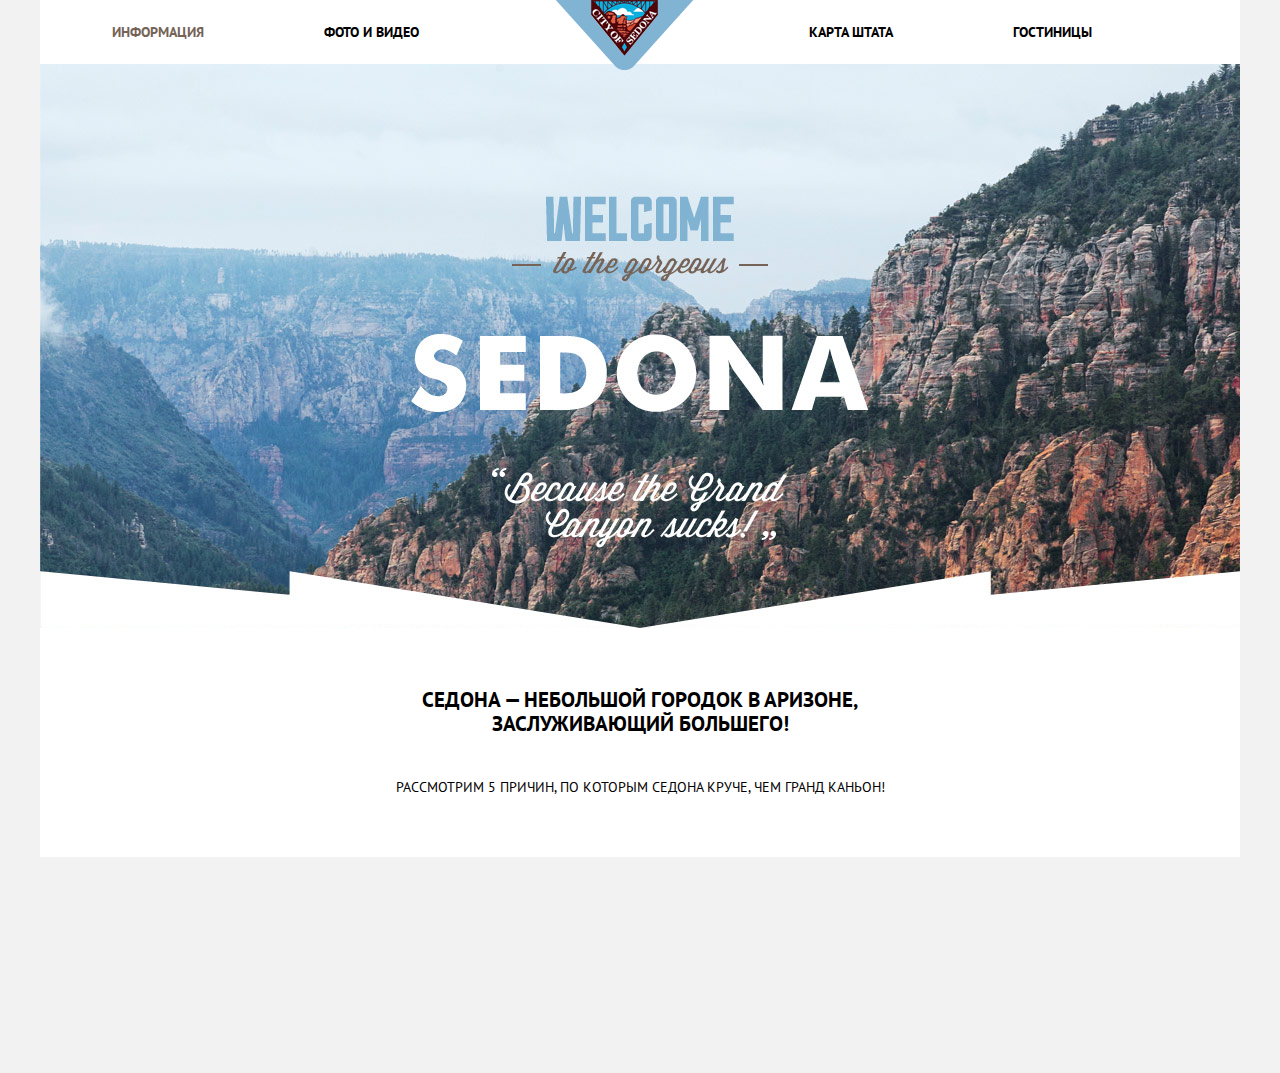
==== index.html @ 2ef5dd3e """Fixed conflict""" ====
<!DOCTYPE html>
<html lang="ru">
<head>
  <meta charset="UTF-8">
  <title>Sedona</title>
  <link href="https://fonts.googleapis.com/css?family=PT+Sans" rel="stylesheet">
  <link rel="stylesheet" href="style/normalize.css">
  <link rel="stylesheet" href="style/main.css">
</head>
<body>
<div class="container">
<div class="main-block">
  <header class="main-header">
    <div class="container clearfix">
      <nav class="main-navigation">
        <ul>
          <li>
            <a class="active" href="#">Информация</a>
          </li>
          <li class="photo-video">
            <a href="#">Фото и Видео</a>
          </li>
          <li>
            <a href="#">Карта Штата</a>
          </li>
          <li>
            <a href="#">Гостиницы</a>
          </li>
        </ul>
      </nav>
    </div>
  </header>
</div>
  <main class="container clearfix">
    <div class="welcome-text">
      <img src="images/bg-welcome.jpg" alt="bg-img">
    </div>
      <div class="promo-header">
        <h2>СЕДОНА — небольшой городок в АРИЗОНЕ,<br>
          зАСЛУЖИвающий большего!</h2>
        <p>Рассмотрим 5 причин, по которым Седона круче, чем гранд каньон!</p>
      </div>
  </main>
</div>
</body>
</html>
---- style/main.css ----
body {
  min-width: 1200px;
  margin: 0;
  padding: 0;
  font-size: 14px;
  line-height: 24px;
  font-family: 'PT Sans', Arial, sans-serif;
  color: #000;
  text-transform: uppercase;
  background: #f2f2f2;
}

.clearfix:after {
  content: "";
  display: block;
  clear: both;
}

p,
h2,
figure,
ul {
  padding: 0;
  margin: 0;
}

ul {
  list-style: none;
}

a {
  color: #000;
  text-decoration: none;
}

.container {
  margin: 0 auto;
  width: 1200px;
}

.main-block .container {
  margin: 0 auto;
  width: 1056px;
}

.index-content {
  background: #fff;
}

.description {
  color: #fff;
  text-align: center;
  background: #81b3d2;

}

.item-description-text {
  width: 328px;
  float: left;
  padding: 0 36px;
}


.item-description-images {
  width: 728px;
  height: 256px;
  float: left;
}

.item-description-images img {
  width: 800px;
  height: 256px;
}

.main-header {
  position: relative;
  background: #ffffff;
}

.main-header::after {
  position: absolute;
  content: '';
  width: 138px;
  height: 70px;
  top: 0;
  left: 43%;
  background: url("../images/header-logo.png") no-repeat;
  z-index: 2;
}

.main-navigation li {
  display: inline-block;
  vertical-align: top;
  font-weight: bold;
  padding-right: 116px;
  padding-top: 20px;
  padding-bottom: 20px;
}

.main-navigation li:last-child {
  padding-right: 0;
}

.main-navigation .photo-video {
  padding-right: 386px;
}

.main-navigation a:hover {
  color: #81b3d2;
  transition: 0.3s;
}

.main-navigation a:active {
  color: #b2b2b2;
  transition: none;
}

.main-navigation .active {
  color: #766357;
}

.main-navigation .active:hover {
  color: #604e43;
}

.main-navigation .active:active {
  color: #d6d0cc;
}

.welcome-text {
  position: relative;
}

.promo-header {
  position: relative;
  text-align: center;
  background-color: #ffffff;
  top: -216px;
  left: 0;
}

.promo-header h2 {
  font-size: 21px;
  text-transform: uppercase;
  padding-top: 60px;
  padding-bottom: 39px;
}

.promo-header p {
  font-size: 14px;
  text-transform: uppercase;
  padding-bottom: 58px;
}
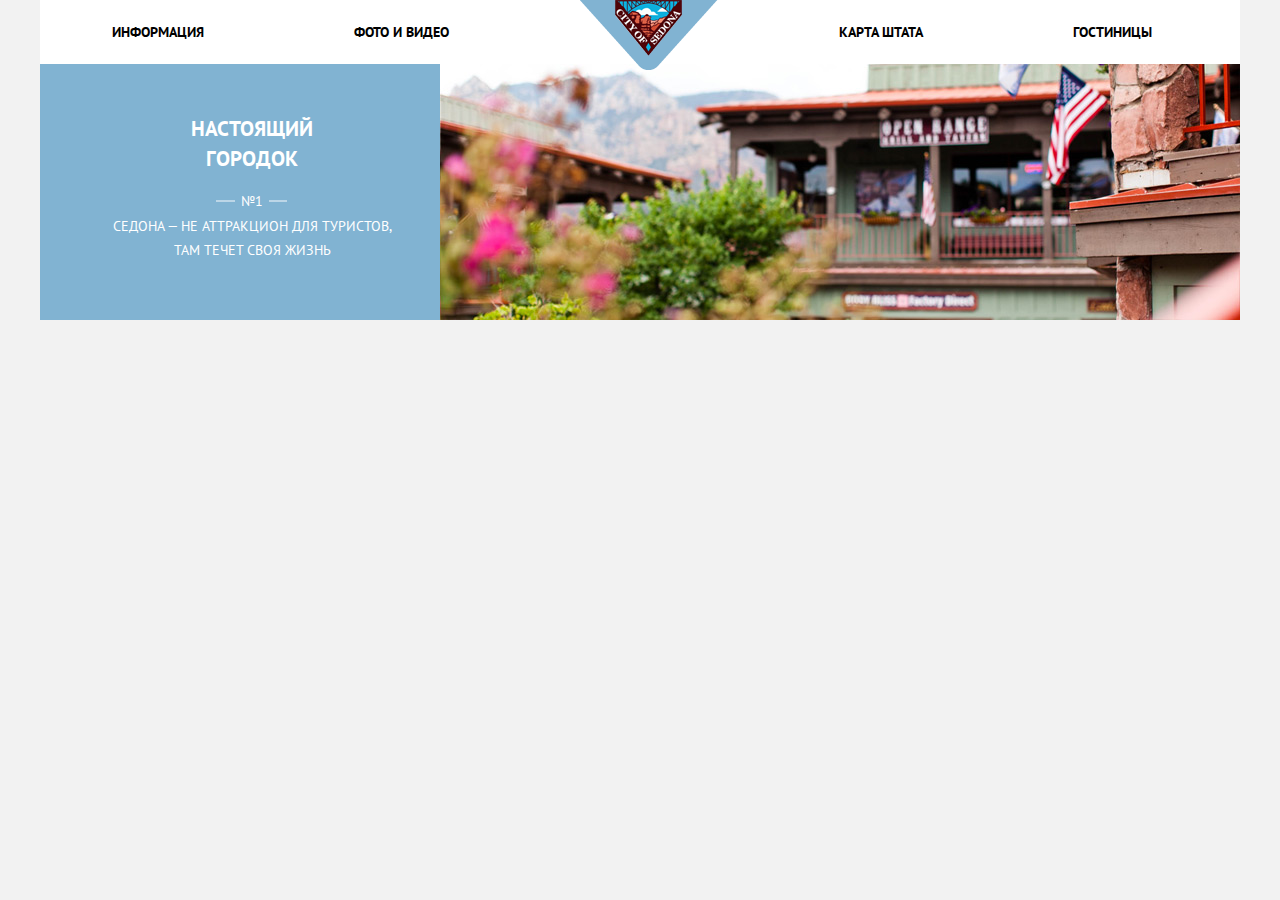
==== commit 7560f55e: "Отправля. даные на сервер" ====
--- a/index.html
+++ b/index.html
@@ -9,13 +9,13 @@
 </head>
 <body>
 <div class="container">
-<div class="main-block">
+<div class="wrapper">
   <header class="main-header">
     <div class="container clearfix">
       <nav class="main-navigation">
         <ul>
           <li>
-            <a class="active" href="#">Информация</a>
+            <a href="#">Информация</a>
           </li>
           <li class="photo-video">
             <a href="#">Фото и Видео</a>
@@ -30,17 +30,26 @@
       </nav>
     </div>
   </header>
+  <main class="index-content">
+      <section class="description clearfix">
+        <div class="container ">
+          <div class="item-description-text">
+            <b>Настоящий<br> Городок</b>
+            <div class="number">
+              <span>№1</span>
+            </div>
+            <p>
+              СЕДОНА — НЕ АТтРАКЦИОН ДЛЯ ТУРИСТОВ,
+              ТАМ ТЕЧЕТ СВОЯ ЖИЗНЬ
+            </p>
+          </div>
+          <div class="item-description-images">
+            <img src="images/images-desk.jpg" width="800" height="256" alt="img-description">
+          </div>
+        </div>
+      </section>
+  </main>
 </div>
-  <main class="container clearfix">
-    <div class="welcome-text">
-      <img src="images/bg-welcome.jpg" alt="bg-img">
-    </div>
-      <div class="promo-header">
-        <h2>СЕДОНА — небольшой городок в АРИЗОНЕ,<br>
-          зАСЛУЖИвающий большего!</h2>
-        <p>Рассмотрим 5 причин, по которым Седона круче, чем гранд каньон!</p>
-      </div>
-  </main>
 </div>
 </body>
 </html>--- a/style/main.css
+++ b/style/main.css
@@ -38,7 +38,7 @@
   width: 1200px;
 }
 
-.main-block .container {
+.wrapper .container {
   margin: 0 auto;
   width: 1056px;
 }
@@ -51,20 +51,65 @@
   color: #fff;
   text-align: center;
   background: #81b3d2;
-
 }
 
 .item-description-text {
-  width: 328px;
+  width: 280px;
   float: left;
-  padding: 0 36px;
+  padding: 50px 0;
 }
 
+.item-description-text b  {
+  display: block;
+  margin-bottom: 15px;
+  font-size: 21px;
+  line-height: 30px;
+  font-weight: bold;
+}
+
+.number span {
+  position: relative;
+  display: inline;
+  padding: 0 6px;
+  z-index: 2;
+  background: #81b3d2;
+}
+
+.number::after {
+  content: "";
+  width: 30px;
+  display: block;
+  position: relative;
+  bottom: 12px;
+  left: 104px;
+  z-index: 1;
+  border-bottom: 2px solid #bcd6e7;
+}
+
+.number::before {
+  content: "";
+  width: 30px;
+  display: block;
+  position: relative;
+  bottom: 11px;
+  top: 11px;
+  right: -145px;
+  z-index: 1;
+  border-bottom: 2px solid #bcd6e7;
+}
+
+
+
+.number {
+  font-size: 14px;
+  line-height: 21px;
+
+}
 
 .item-description-images {
   width: 728px;
   height: 256px;
-  float: left;
+  float: right;
 }
 
 .item-description-images img {
@@ -83,16 +128,15 @@
   width: 138px;
   height: 70px;
   top: 0;
-  left: 43%;
+  left: 45%;
   background: url("../images/header-logo.png") no-repeat;
-  z-index: 2;
 }
 
 .main-navigation li {
   display: inline-block;
   vertical-align: top;
   font-weight: bold;
-  padding-right: 116px;
+  padding-right: 146px;
   padding-top: 20px;
   padding-bottom: 20px;
 }
@@ -110,49 +154,6 @@
   transition: 0.3s;
 }
 
-.main-navigation a:active {
-  color: #b2b2b2;
-  transition: none;
-}
-
-.main-navigation .active {
-  color: #766357;
-}
-
-.main-navigation .active:hover {
-  color: #604e43;
-}
-
-.main-navigation .active:active {
-  color: #d6d0cc;
-}
-
-.welcome-text {
-  position: relative;
-}
-
-.promo-header {
-  position: relative;
-  text-align: center;
-  background-color: #ffffff;
-  top: -216px;
-  left: 0;
-}
-
-.promo-header h2 {
-  font-size: 21px;
-  text-transform: uppercase;
-  padding-top: 60px;
-  padding-bottom: 39px;
-}
-
-.promo-header p {
-  font-size: 14px;
-  text-transform: uppercase;
-  padding-bottom: 58px;
-}
 
 
 
-
-
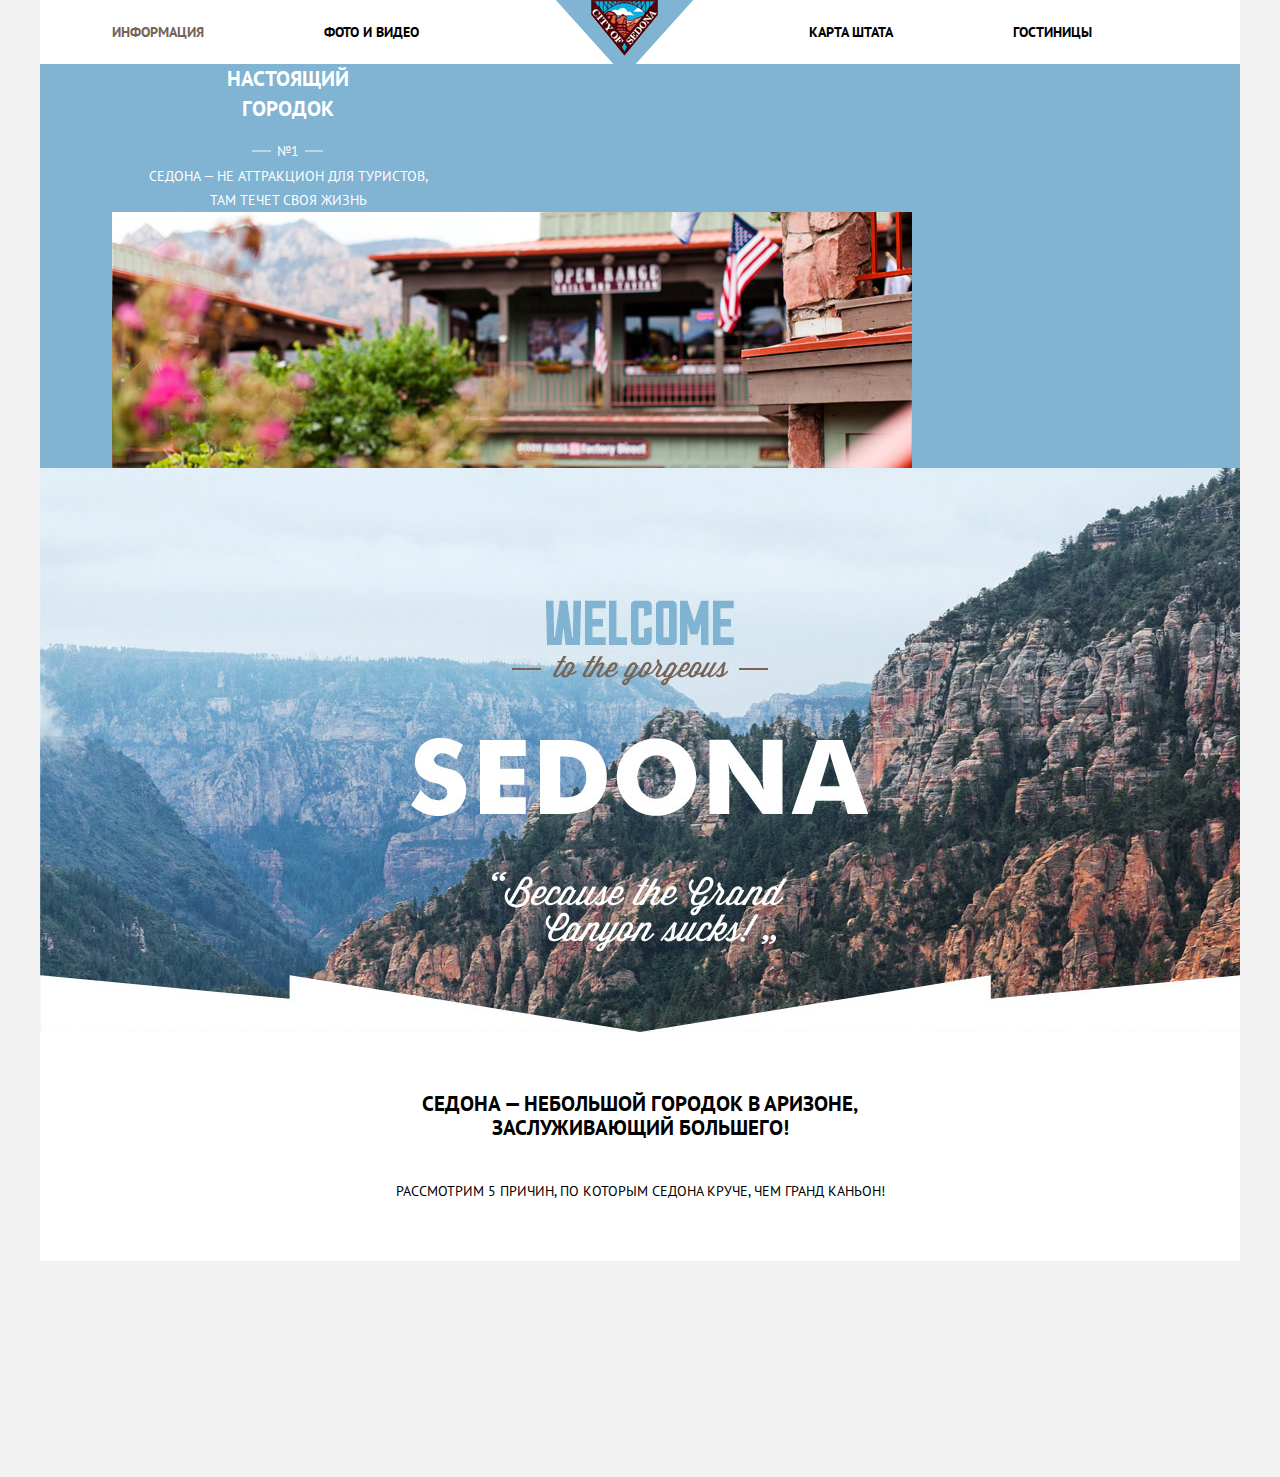
==== commit 5bfd5298: "Merge remote-tracking branch 'origin/master'" ====
--- a/index.html
+++ b/index.html
@@ -9,13 +9,13 @@
 </head>
 <body>
 <div class="container">
-<div class="wrapper">
+<div class="main-block">
   <header class="main-header">
     <div class="container clearfix">
       <nav class="main-navigation">
         <ul>
           <li>
-            <a href="#">Информация</a>
+            <a class="active" href="#">Информация</a>
           </li>
           <li class="photo-video">
             <a href="#">Фото и Видео</a>
@@ -50,6 +50,16 @@
       </section>
   </main>
 </div>
+  <main class="container clearfix">
+    <div class="welcome-text">
+      <img src="images/bg-welcome.jpg" alt="bg-img">
+    </div>
+      <div class="promo-header">
+        <h2>СЕДОНА — небольшой городок в АРИЗОНЕ,<br>
+          зАСЛУЖИвающий большего!</h2>
+        <p>Рассмотрим 5 причин, по которым Седона круче, чем гранд каньон!</p>
+      </div>
+  </main>
 </div>
 </body>
 </html>--- a/style/main.css
+++ b/style/main.css
@@ -38,7 +38,7 @@
   width: 1200px;
 }
 
-.wrapper .container {
+.main-block .container {
   margin: 0 auto;
   width: 1056px;
 }
@@ -51,12 +51,13 @@
   color: #fff;
   text-align: center;
   background: #81b3d2;
+
 }
 
 .item-description-text {
   width: 280px;
   float: left;
-  padding: 50px 0;
+  padding: 0 36px;
 }
 
 .item-description-text b  {
@@ -109,7 +110,7 @@
 .item-description-images {
   width: 728px;
   height: 256px;
-  float: right;
+  float: left;
 }
 
 .item-description-images img {
@@ -128,15 +129,16 @@
   width: 138px;
   height: 70px;
   top: 0;
-  left: 45%;
+  left: 43%;
   background: url("../images/header-logo.png") no-repeat;
+  z-index: 2;
 }
 
 .main-navigation li {
   display: inline-block;
   vertical-align: top;
   font-weight: bold;
-  padding-right: 146px;
+  padding-right: 116px;
   padding-top: 20px;
   padding-bottom: 20px;
 }
@@ -154,6 +156,49 @@
   transition: 0.3s;
 }
 
-
-
-
+.main-navigation a:active {
+  color: #b2b2b2;
+  transition: none;
+}
+
+.main-navigation .active {
+  color: #766357;
+}
+
+.main-navigation .active:hover {
+  color: #604e43;
+}
+
+.main-navigation .active:active {
+  color: #d6d0cc;
+}
+
+.welcome-text {
+  position: relative;
+}
+
+.promo-header {
+  position: relative;
+  text-align: center;
+  background-color: #ffffff;
+  top: -216px;
+  left: 0;
+}
+
+.promo-header h2 {
+  font-size: 21px;
+  text-transform: uppercase;
+  padding-top: 60px;
+  padding-bottom: 39px;
+}
+
+.promo-header p {
+  font-size: 14px;
+  text-transform: uppercase;
+  padding-bottom: 58px;
+}
+
+
+
+
+
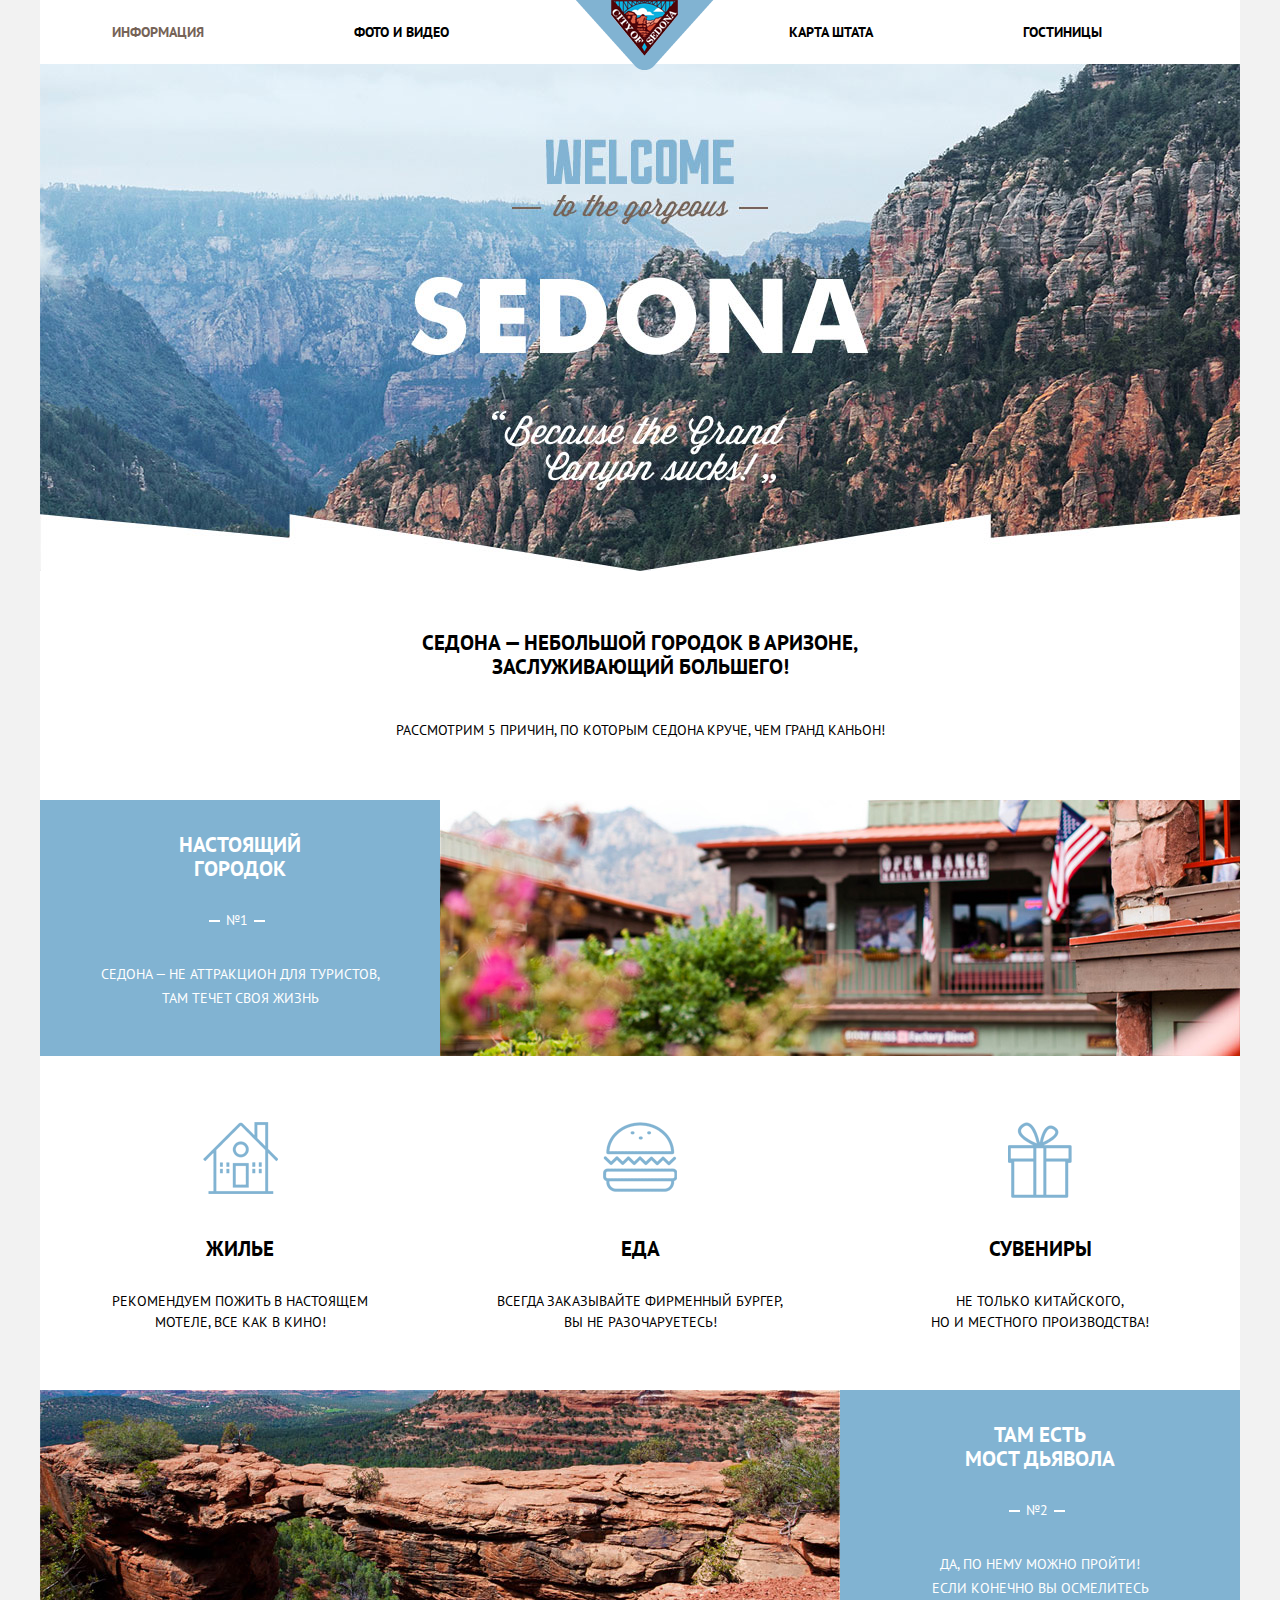
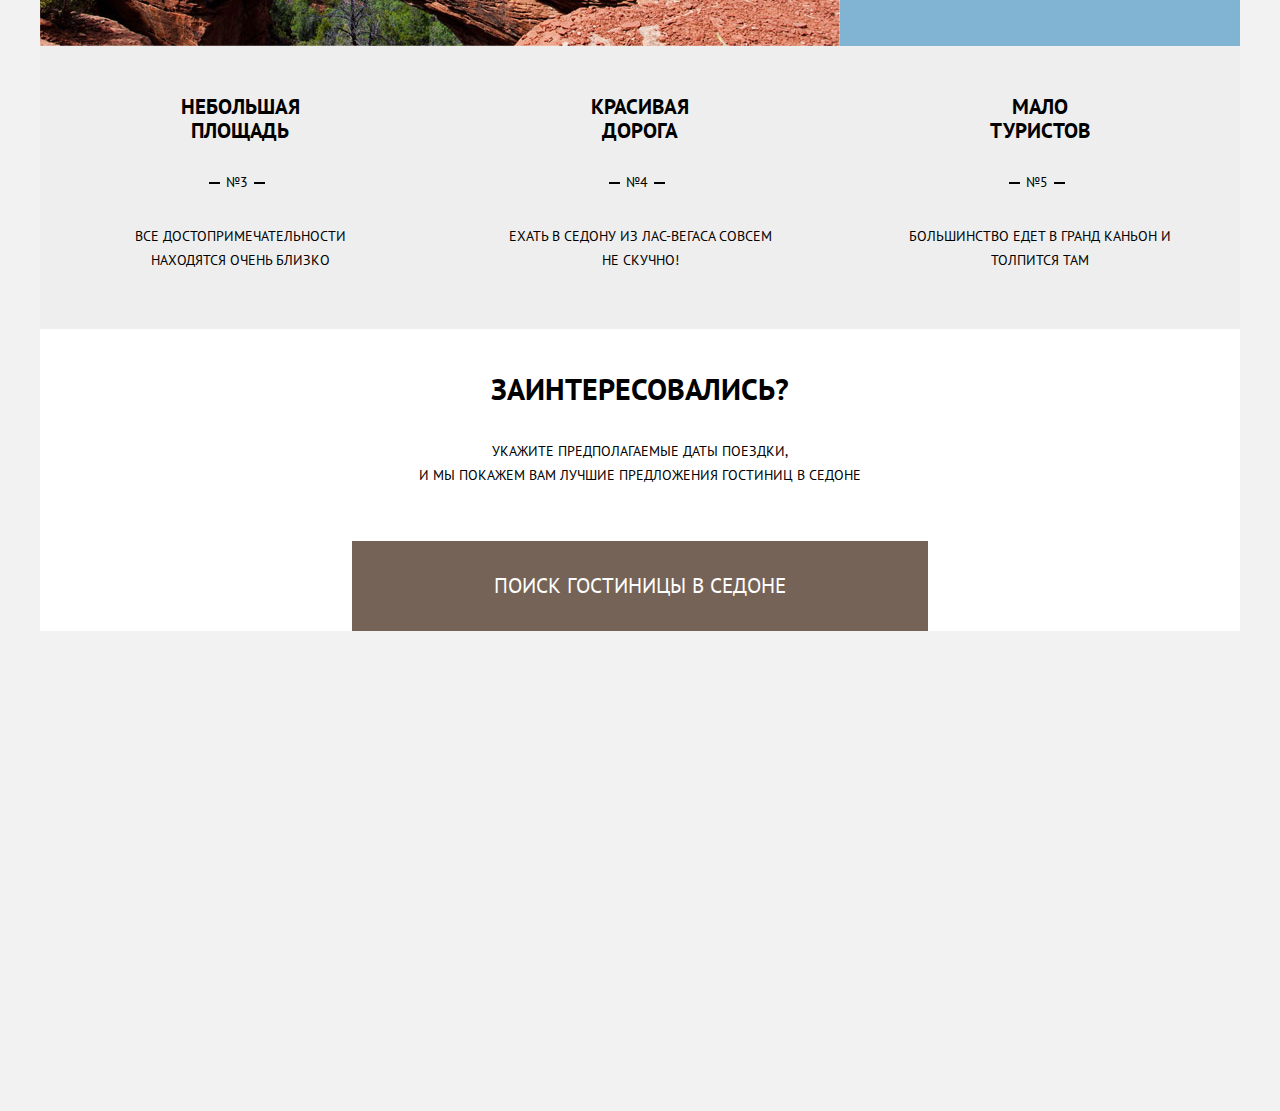
==== commit f1f8a686: "70% index" ====
--- a/index.html
+++ b/index.html
@@ -8,58 +8,122 @@
   <link rel="stylesheet" href="style/main.css">
 </head>
 <body>
-<div class="container">
-<div class="main-block">
-  <header class="main-header">
-    <div class="container clearfix">
-      <nav class="main-navigation">
-        <ul>
-          <li>
-            <a class="active" href="#">Информация</a>
-          </li>
-          <li class="photo-video">
-            <a href="#">Фото и Видео</a>
-          </li>
-          <li>
-            <a href="#">Карта Штата</a>
-          </li>
-          <li>
-            <a href="#">Гостиницы</a>
-          </li>
-        </ul>
-      </nav>
-    </div>
-  </header>
-  <main class="index-content">
-      <section class="description clearfix">
-        <div class="container ">
-          <div class="item-description-text">
-            <b>Настоящий<br> Городок</b>
-            <div class="number">
-              <span>№1</span>
-            </div>
-            <p>
-              СЕДОНА — НЕ АТтРАКЦИОН ДЛЯ ТУРИСТОВ,
-              ТАМ ТЕЧЕТ СВОЯ ЖИЗНЬ
-            </p>
-          </div>
-          <div class="item-description-images">
-            <img src="images/images-desk.jpg" width="800" height="256" alt="img-description">
-          </div>
-        </div>
-      </section>
-  </main>
-</div>
-  <main class="container clearfix">
-    <div class="welcome-text">
-      <img src="images/bg-welcome.jpg" alt="bg-img">
-    </div>
+<div class="wrapper clearfix">
+    <header class="main-header">
+      <div class="container clearfix">
+        <nav class="main-navigation">
+          <ul>
+            <li>
+              <a class="active" href="#">Информация</a>
+            </li>
+            <li>
+              <a href="#">Фото и Видео</a>
+            </li>
+          </ul>
+          <ul>
+            <li>
+              <a href="#">Карта Штата</a>
+            </li>
+            <li>
+              <a href="#">Гостиницы</a>
+            </li>
+          </ul>
+        </nav>
+      </div>
+      <div class="welcome-text">
+        <img src="images/bg-welcome.jpg" alt="bg-img">
+      </div>
       <div class="promo-header">
-        <h2>СЕДОНА — небольшой городок в АРИЗОНЕ,<br>
-          зАСЛУЖИвающий большего!</h2>
+        <h2>СЕДОНА — небольшой городок в АРИЗОНЕ,<br> зАСЛУЖИвающий большего!</h2>
         <p>Рассмотрим 5 причин, по которым Седона круче, чем гранд каньон!</p>
       </div>
+    </header>
+    <main class="content">
+          <div class="desc-block clearfix">
+              <div class="desc">
+                  <h3>Настоящий<br>городок</h3>
+                <span>№1</span>
+                <p>СЕДОНА — НЕ АТтРАКЦИОН ДЛЯ ТУРИСТОВ,<br>
+                  ТАМ ТЕЧЕТ СВОЯ ЖИЗНЬ</p>
+              </div>
+            <div class="img-desc">
+             <img src="images/image-desk.jpg" width="800" height="256" alt="img-desk">
+            </div>
+          </div>
+      <div class="features clearfix">
+        <div class="features-item">
+          <div class="block-img-features">
+            <img src="images/house.png" width="75" height="72" alt="house-img">
+          </div>
+          <h3>Жилье</h3>
+          <p>
+            Рекомендуем пожить в настоящем<br>мотеле, все как в кино!</p>
+        </div>
+        <div class="features-item">
+          <div class="block-img-features">
+            <img src="images/food.png" width="74" height="70" alt="food-img">
+          </div>
+          <h3>Еда</h3>
+          <p>
+            Всегда заказывайте ФИРМЕННЫЙ БУРГЕР,<br>
+            Вы НЕ разочаруетесь!</p>
+        </div>
+        <div class="features-item">
+          <div class="block-img-features">
+            <img src="images/souvenir.png" width="64" height="76" alt="souvenir-img">
+          </div>
+          <h3>Сувениры</h3>
+          <p>
+            Не только китайского,<br>
+            но и местного производства!</p>
+        </div>
+      </div>
+      <div class="desc-block clearfix">
+        <div class="img-desc">
+          <img src="images/image-desk2.jpg" width="800" height="256" alt="img-desk">
+        </div>
+        <div class="desc">
+          <h3>Там есть<br>мост дьявола</h3>
+          <span>№2</span>
+          <p>Да, по нему можно пройти!<br>
+            Если конечно вы осмелитесь</p>
+        </div>
+      </div>
+      <div class="desc-block2 clearfix">
+        <div class="desc2">
+          <h3>НЕБОЛЬШАЯ<br>
+            ПЛОЩАДЬ</h3>
+          <span>№3</span>
+          <p>ВСЕ достопримечательности<br>
+            находятся очень близко</p>
+        </div>
+        <div class="desc2">
+          <h3>КРАСИВАЯ<br>
+            ДОРОГА
+          </h3>
+          <span>№4</span>
+          <p>ЕХАТЬ В СЕДОНУ ИЗ ЛАС-ВЕГАСА совсем<br>
+            НЕ СКУЧНО!</p>
+        </div>
+        <div class="desc2">
+          <h3>МАЛО<br>
+            ТУРИСТОВ</h3>
+          <span>№5</span>
+          <p>Большинство едет в гранд каньон и<br> толпится там</p>
+        </div>
+      </div>
+      <div class="date-time">
+        <h2>ЗАИНТЕРЕСОВАЛИСЬ?</h2>
+        <p>Укажите предполагаемые даты поездки,<br>
+          и мы покажем вам лучшие предложения гостиниц в седоне</p>
+        <div class="link-popup">
+          <a href="#">Поиск гостиницы в Седоне</a>
+        </div>
+      </div>
   </main>
+  </div>
+<div class="sedona-map">
+  <iframe src="https://www.google.com/maps/embed?pb=!1m18!1m12!1m3!1d15572.242737679835!2d-111.75932429629228!3d34.864750113849226!2m3!1f0!2f0!3f0!3m2!1i1024!2i768!4f13.1!3m3!1m2!1s0x0%3A0xbcfabe86941e26f0!2sCity+of+Sedona!5e0!3m2!1sru!2s!4v1495645563900" width="100%" height="473" frameborder="0" style="border:0" allowfullscreen></iframe>
 </div>
 </body>
 </html>--- a/style/main.css
+++ b/style/main.css
@@ -33,13 +33,13 @@
   text-decoration: none;
 }
 
+.wrapper {
+  margin: 0 auto;
+  width: 1200px;
+}
+
 .container {
   margin: 0 auto;
-  width: 1200px;
-}
-
-.main-block .container {
-  margin: 0 auto;
   width: 1056px;
 }
 
@@ -55,57 +55,11 @@
 }
 
 .item-description-text {
-  width: 280px;
+  width: 328px;
   float: left;
   padding: 0 36px;
 }
 
-.item-description-text b  {
-  display: block;
-  margin-bottom: 15px;
-  font-size: 21px;
-  line-height: 30px;
-  font-weight: bold;
-}
-
-.number span {
-  position: relative;
-  display: inline;
-  padding: 0 6px;
-  z-index: 2;
-  background: #81b3d2;
-}
-
-.number::after {
-  content: "";
-  width: 30px;
-  display: block;
-  position: relative;
-  bottom: 12px;
-  left: 104px;
-  z-index: 1;
-  border-bottom: 2px solid #bcd6e7;
-}
-
-.number::before {
-  content: "";
-  width: 30px;
-  display: block;
-  position: relative;
-  bottom: 11px;
-  top: 11px;
-  right: -145px;
-  z-index: 1;
-  border-bottom: 2px solid #bcd6e7;
-}
-
-
-
-.number {
-  font-size: 14px;
-  line-height: 21px;
-
-}
 
 .item-description-images {
   width: 728px;
@@ -119,7 +73,6 @@
 }
 
 .main-header {
-  position: relative;
   background: #ffffff;
 }
 
@@ -129,16 +82,25 @@
   width: 138px;
   height: 70px;
   top: 0;
-  left: 43%;
+  left: 45%;
   background: url("../images/header-logo.png") no-repeat;
   z-index: 2;
+}
+
+.main-navigation ul {
+  float: left;
+  padding-right: 340px;
+}
+
+.main-navigation ul:last-child {
+  padding-right: 0;
 }
 
 .main-navigation li {
   display: inline-block;
   vertical-align: top;
   font-weight: bold;
-  padding-right: 116px;
+  padding-right: 146px;
   padding-top: 20px;
   padding-bottom: 20px;
 }
@@ -147,13 +109,9 @@
   padding-right: 0;
 }
 
-.main-navigation .photo-video {
-  padding-right: 386px;
-}
-
 .main-navigation a:hover {
   color: #81b3d2;
-  transition: 0.3s;
+  transition: 0.2s;
 }
 
 .main-navigation a:active {
@@ -174,15 +132,12 @@
 }
 
 .welcome-text {
-  position: relative;
+  height: 507px;
 }
 
 .promo-header {
-  position: relative;
   text-align: center;
   background-color: #ffffff;
-  top: -216px;
-  left: 0;
 }
 
 .promo-header h2 {
@@ -198,7 +153,178 @@
   padding-bottom: 58px;
 }
 
-
-
-
-
+.desc-block {
+  background: #81b3d2;
+  height: 256px;
+}
+
+.desc {
+  width: 400px;
+  float: left;
+}
+
+.desc h3 {
+  margin: 0;
+  color: #ffffff;
+  text-align: center;
+  font-size: 21px;
+  padding-top: 33px;
+  padding-bottom: 27px;
+
+}
+
+.desc span {
+  display: inline;
+  position: relative;
+  z-index: 2;
+  color: #ffffff;
+  padding-left: 6px;
+  padding-right: 6px;
+  font-size: 14px;
+  background: #81b3d2;
+  text-align: center;
+  margin-left: 180px;
+}
+
+.desc::after {
+  content: '';
+  position: relative;
+  display: block;
+  top: -90px;
+  left: 169px;
+  z-index: 1;
+  border: 1px solid #ffffff;
+  width: 54px;
+}
+
+.desc p {
+  padding-top: 30px;
+  color: #ffffff;
+  font-size: 14px;
+  text-align: center;
+}
+
+.img-desc {
+  float: left;
+  width: 800px;
+  height: 256px;
+}
+
+.img-desc img {
+  width: 800px;
+  height: 256px;
+}
+
+.desc-block2 {
+  background: #eeeeee;
+  height: 256px;
+}
+
+.desc2 {
+  width: 400px;
+  float: left;
+  background: #eeeeee;
+  padding-top: 16px;
+  padding-bottom: 55px;
+}
+
+.desc2 h3 {
+  margin: 0;
+  color: #000;
+  text-align: center;
+  font-size: 21px;
+  padding-top: 33px;
+  padding-bottom: 27px;
+}
+
+.desc2 span {
+  display: inline;
+  position: relative;
+  z-index: 2;
+  color: #000;
+  padding-left: 6px;
+  padding-right: 6px;
+  font-size: 14px;
+  background: #eeeeee;
+  text-align: center;
+  margin-left: 180px;
+}
+
+.desc2::after {
+  content: '';
+  position: relative;
+  display: block;
+  top: -90px;
+  left: 169px;
+  z-index: 1;
+  border: 1px solid #000;
+  width: 54px;
+
+}
+
+.desc2 p {
+  padding-top: 30px;
+  color: #000;
+  font-size: 14px;
+  text-align: center;
+  background: #eeeeee;
+}
+
+.date-time {
+  background: #ffffff;
+}
+
+.date-time h2 {
+  padding-top: 75px;
+  padding-bottom: 38px;
+  text-align: center;
+  font-weight: bold;
+  font-size: 30px;
+}
+
+.date-time p {
+  text-align: center;
+  padding-bottom:  54px;
+}
+
+.date-time .link-popup {
+  margin: 0 auto;
+  text-align: center;
+  background: #766357;
+  width: 576px;
+
+}
+
+.date-time .link-popup a {
+  display: block;
+  font-size: 21px;
+  text-transform: uppercase;
+  color: #ffffff;
+  text-align: center;
+  padding: 33px 0;
+}
+
+.features-item {
+  width: 400px;
+  text-align: center;
+  float: left;
+  background: #ffffff;
+}
+
+.features-item h3 {
+  margin: 0;
+  font-weight: bold;
+  font-size: 21px;
+  padding-bottom: 30px;
+}
+
+.features-item p {
+  line-height: 21px;
+  padding-bottom: 57px;
+}
+
+.block-img-features {
+  height: 80px;
+  padding-top: 66px;
+  padding-bottom: 35px;
+}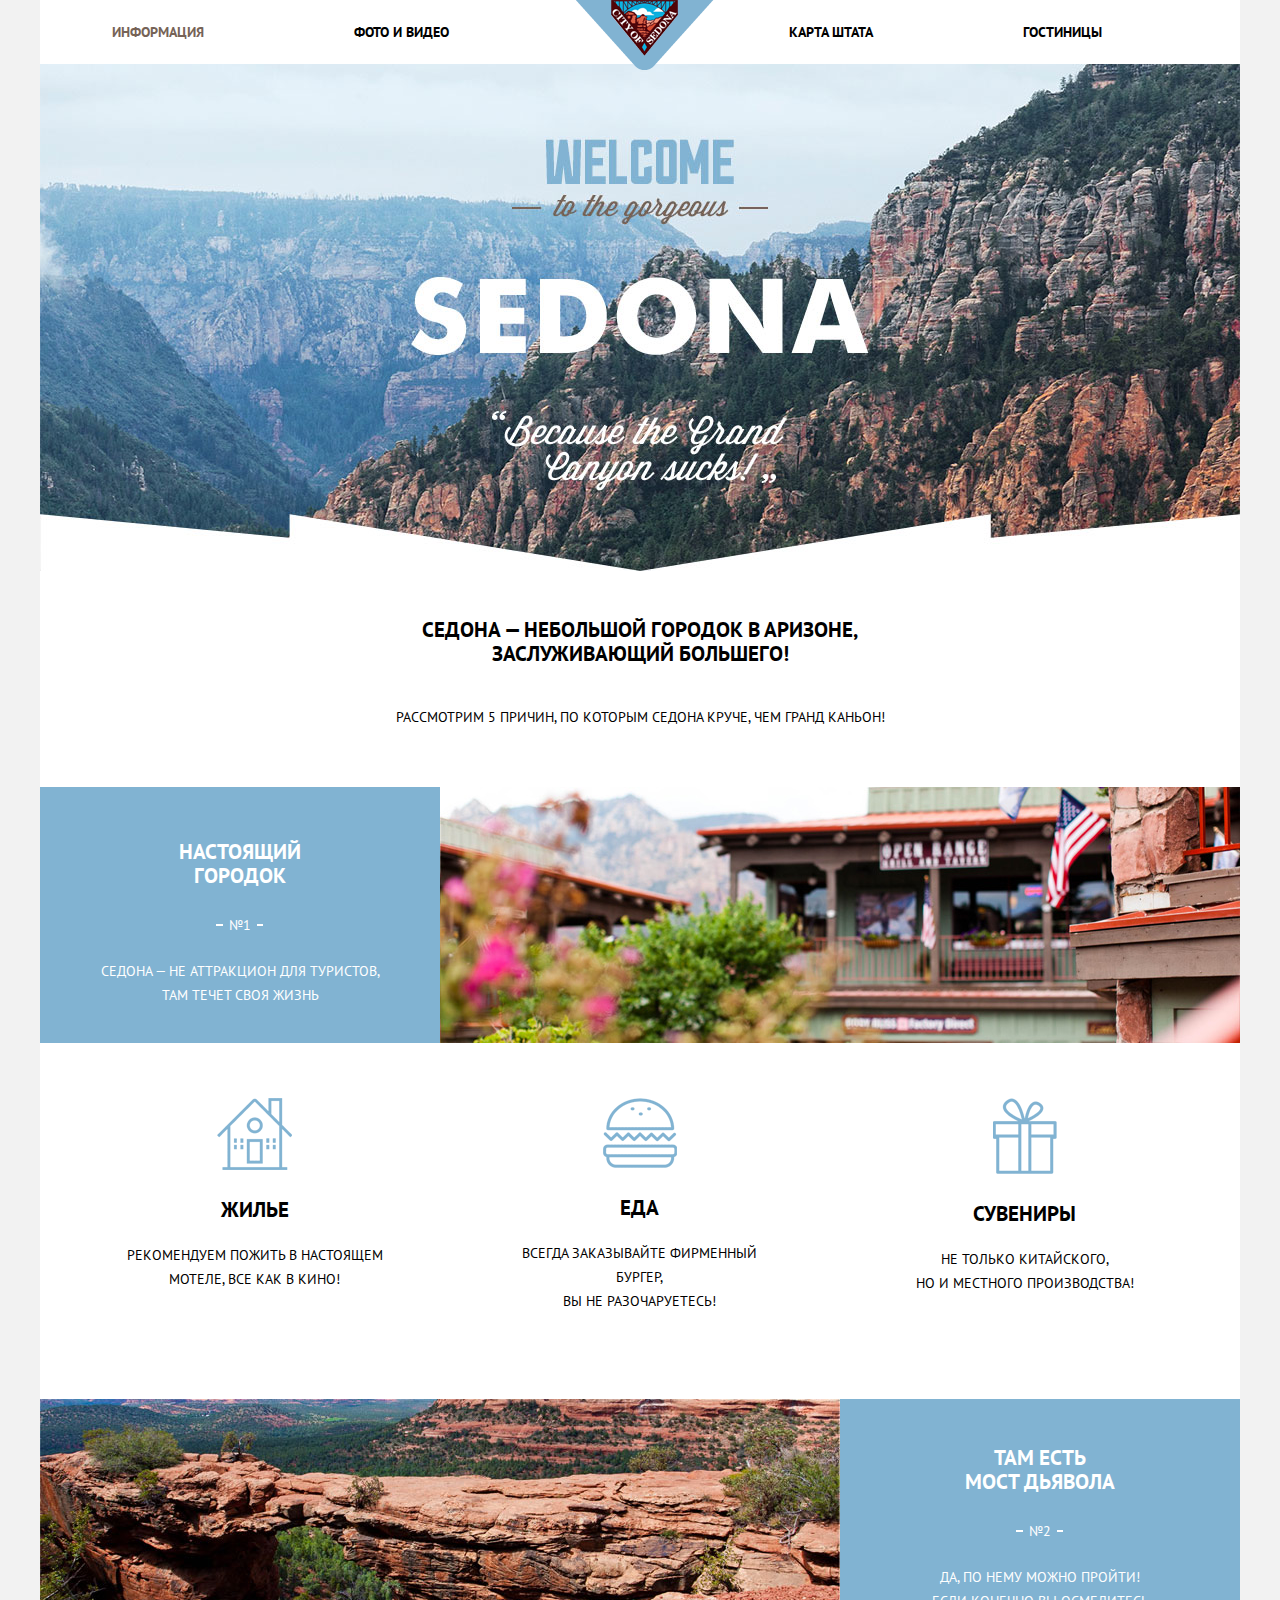
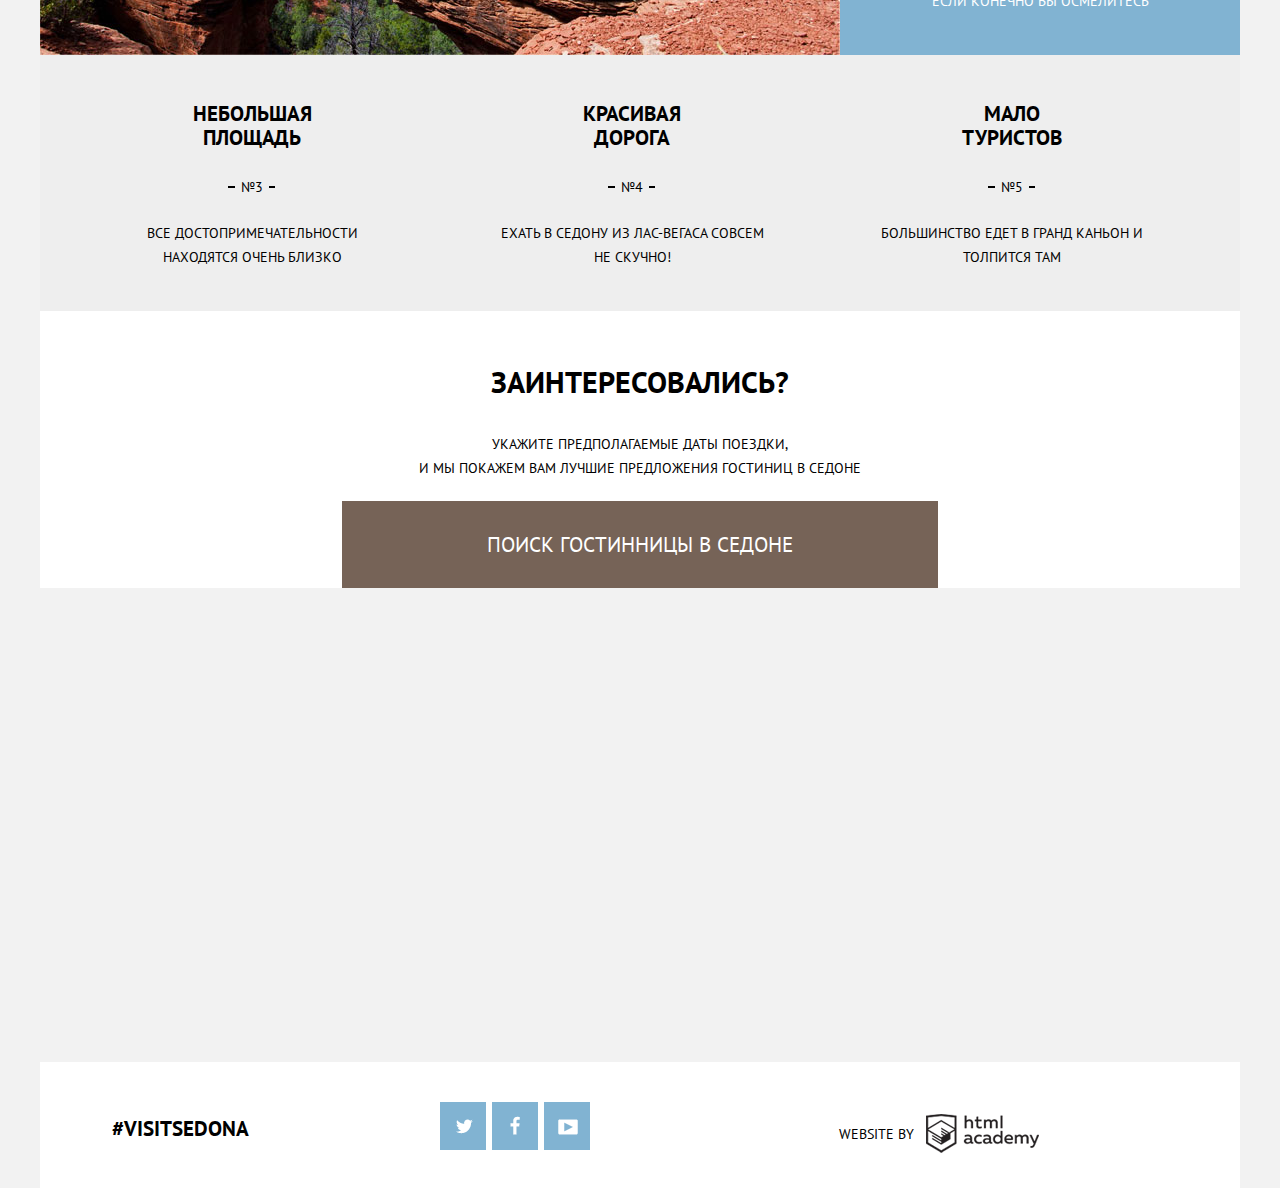
==== commit 646331a8: "zalilo" ====
--- a/index.html
+++ b/index.html
@@ -38,92 +38,120 @@
         <p>Рассмотрим 5 причин, по которым Седона круче, чем гранд каньон!</p>
       </div>
     </header>
-    <main class="content">
-          <div class="desc-block clearfix">
-              <div class="desc">
-                  <h3>Настоящий<br>городок</h3>
-                <span>№1</span>
-                <p>СЕДОНА — НЕ АТтРАКЦИОН ДЛЯ ТУРИСТОВ,<br>
-                  ТАМ ТЕЧЕТ СВОЯ ЖИЗНЬ</p>
-              </div>
-            <div class="img-desc">
-             <img src="images/image-desk.jpg" width="800" height="256" alt="img-desk">
-            </div>
+  <main class="main-block">
+      <div class="block-desk clearfix">
+          <div class="desk-item">
+            <h2>Настоящий<br>городок</h2>
+              <p class="desk-p"><span>№1</span></p>
+              <p>СЕДОНА — НЕ АТтРАКЦИОН ДЛЯ ТУРИСТОВ,
+                ТАМ ТЕЧЕТ СВОЯ ЖИЗНЬ</p>
           </div>
-      <div class="features clearfix">
-        <div class="features-item">
-          <div class="block-img-features">
-            <img src="images/house.png" width="75" height="72" alt="house-img">
-          </div>
+        <div class="img-desk">
+          <img src="images/image-desk.jpg" width="800" height="256" alt="img-desk">
+        </div>
+    </div>
+    <div class="features-block clearfix">
+      <div class="container clearfix">
+      <div class="features-item">
+        <div class="img-item">
+          <img src="images/house.png" width="75" height="72" alt="house-img">
+        </div>
           <h3>Жилье</h3>
           <p>
-            Рекомендуем пожить в настоящем<br>мотеле, все как в кино!</p>
-        </div>
+            Рекомендуем пожить в настоящем<br> мотеле, все как в кино!
+          </p>
+      </div>
         <div class="features-item">
-          <div class="block-img-features">
+          <div class="img-item">
             <img src="images/food.png" width="74" height="70" alt="food-img">
           </div>
           <h3>Еда</h3>
           <p>
             Всегда заказывайте ФИРМЕННЫЙ БУРГЕР,<br>
-            Вы НЕ разочаруетесь!</p>
+            Вы НЕ разочаруетесь!
+          </p>
         </div>
         <div class="features-item">
-          <div class="block-img-features">
+          <div class="img-item">
             <img src="images/souvenir.png" width="64" height="76" alt="souvenir-img">
           </div>
           <h3>Сувениры</h3>
           <p>
             Не только китайского,<br>
-            но и местного производства!</p>
+            но и местного производства!
+          </p>
         </div>
       </div>
-      <div class="desc-block clearfix">
-        <div class="img-desc">
-          <img src="images/image-desk2.jpg" width="800" height="256" alt="img-desk">
-        </div>
-        <div class="desc">
-          <h3>Там есть<br>мост дьявола</h3>
-          <span>№2</span>
-          <p>Да, по нему можно пройти!<br>
-            Если конечно вы осмелитесь</p>
-        </div>
+    </div>
+    <div class="block-desk-2 clearfix">
+      <div class="desk-item-2">
+        <h2>Там есть<br>мост дьявола</h2>
+        <p class="desk-p"><span>№2</span></p>
+        <p>Да, по нему можно пройти!<br>
+          Если конечно вы осмелитесь</p>
       </div>
-      <div class="desc-block2 clearfix">
-        <div class="desc2">
-          <h3>НЕБОЛЬШАЯ<br>
-            ПЛОЩАДЬ</h3>
-          <span>№3</span>
+      <div class="img-desk-2">
+        <img src="images/image-desk2.jpg" width="800" height="256" alt="img-desk">
+      </div>
+    </div>
+      <div class="features-block-2 clearfix">
+        <div class="container clearfix">
+        <div class="features-item-2">
+          <h2>Небольшая<br>площадь</h2>
+          <p class="features-p"><span>№3</span></p>
           <p>ВСЕ достопримечательности<br>
             находятся очень близко</p>
         </div>
-        <div class="desc2">
-          <h3>КРАСИВАЯ<br>
-            ДОРОГА
-          </h3>
-          <span>№4</span>
+        <div class="features-item-2">
+          <h2>Красивая<br>дорога</h2>
+          <p class="features-p"><span>№4</span></p>
           <p>ЕХАТЬ В СЕДОНУ ИЗ ЛАС-ВЕГАСА совсем<br>
             НЕ СКУЧНО!</p>
         </div>
-        <div class="desc2">
-          <h3>МАЛО<br>
-            ТУРИСТОВ</h3>
-          <span>№5</span>
+        <div class="features-item-2">
+          <h2>Мало<br>туристов</h2>
+          <p class="features-p"><span>№5</span></p>
           <p>Большинство едет в гранд каньон и<br> толпится там</p>
         </div>
       </div>
-      <div class="date-time">
-        <h2>ЗАИНТЕРЕСОВАЛИСЬ?</h2>
-        <p>Укажите предполагаемые даты поездки,<br>
-          и мы покажем вам лучшие предложения гостиниц в седоне</p>
-        <div class="link-popup">
-          <a href="#">Поиск гостиницы в Седоне</a>
+    </div>
+    <div class="date-time clearfix">
+      <h2>Заинтересовались?</h2>
+      <p>Укажите предполагаемые даты поездки,<br>
+        и мы покажем вам лучшие предложения гостиниц в седоне</p>
+      <div class="search-hotel">
+        <a class="search" href="#">Поиск гостинницы в седоне</a>
+      </div>
+    </div>
+    <div class="sedona-map">
+      <iframe
+              src="https://www.google.com/maps/embed?pb=!1m23!1m12!1m3!1d15571.997026301538!2d-111.76005979605297!3d34.86604773142627!2m3!1f0!2f0!3f0!3m2!1i1024!2i768!4f13.1!4m8!3e1!4m0!4m5!1s0x872da132f942b00d%3A0x5548c523fa6c8efd!2z0KHQtdC00L7QvdCwLCDQkNGA0LjQt9C-0L3QsCA4NjMzNiwg0KHQqNCQ!3m2!1d34.8697395!2d-111.7609896!5e0!3m2!1sru!2sua!4v1496336980138" width="100%" height="474" frameborder="0" style="border:0" allowfullscreen></iframe>
+    </div>
+  </main>
+  <footer class="main-footer clearfix">
+    <div class="container clearfix">
+      <div class="linksedona">
+        <a href="#">#VisitSedona</a>
+      </div>
+      <div class="footer-social clearfix">
+        <div class="tw">
+          <a  class="social-btn social-btn-tw" href="#">Twitter</a>
+        </div>
+        <div class="fb">
+          <a class="social-btn social-btn-fb"  href="#">Facebook</a>
+        </div>
+        <div class="ytube">
+          <a class="social-btn social-btn-ytube" href="#">Youtube</a>
         </div>
       </div>
-  </main>
-  </div>
-<div class="sedona-map">
-  <iframe src="https://www.google.com/maps/embed?pb=!1m18!1m12!1m3!1d15572.242737679835!2d-111.75932429629228!3d34.864750113849226!2m3!1f0!2f0!3f0!3m2!1i1024!2i768!4f13.1!3m3!1m2!1s0x0%3A0xbcfabe86941e26f0!2sCity+of+Sedona!5e0!3m2!1sru!2s!4v1495645563900" width="100%" height="473" frameborder="0" style="border:0" allowfullscreen></iframe>
+      <div class="website-link">
+        <p>Website by</p>
+        <a href="#">
+          <img src="images/htmlacademy.png" width="113" height="39" alt="img-html">
+      </a>
+      </div>
+    </div>
+  </footer>
 </div>
 </body>
 </html>--- a/style/main.css
+++ b/style/main.css
@@ -51,15 +51,57 @@
   color: #fff;
   text-align: center;
   background: #81b3d2;
-
 }
 
 .item-description-text {
-  width: 328px;
+  width: 280px;
   float: left;
   padding: 0 36px;
 }
 
+.item-description-text b  {
+  display: block;
+  margin-bottom: 15px;
+  font-size: 21px;
+  line-height: 30px;
+  font-weight: bold;
+}
+
+.number span {
+  position: relative;
+  display: inline;
+  padding: 0 6px;
+  z-index: 2;
+  background: #81b3d2;
+}
+
+.number::after {
+  content: "";
+  width: 30px;
+  display: block;
+  position: relative;
+  bottom: 12px;
+  left: 104px;
+  z-index: 1;
+  border-bottom: 2px solid #bcd6e7;
+}
+
+.number::before {
+  content: "";
+  width: 30px;
+  display: block;
+  position: relative;
+  bottom: 11px;
+  top: 11px;
+  right: -145px;
+  z-index: 1;
+  border-bottom: 2px solid #bcd6e7;
+}
+
+.number {
+  font-size: 14px;
+  line-height: 21px;
+}
 
 .item-description-images {
   width: 728px;
@@ -143,7 +185,7 @@
 .promo-header h2 {
   font-size: 21px;
   text-transform: uppercase;
-  padding-top: 60px;
+  padding-top: 47px;
   padding-bottom: 39px;
 }
 
@@ -153,178 +195,428 @@
   padding-bottom: 58px;
 }
 
-.desc-block {
+.block-desk {
   background: #81b3d2;
-  height: 256px;
-}
-
-.desc {
-  width: 400px;
-  float: left;
-}
-
-.desc h3 {
-  margin: 0;
+}
+
+.desk-item {
+  width: 280px;
+  float: left;
+  margin: 0 auto;
+  padding: 0 60px;
+
+}
+
+.desk-item h2 {
+  text-align: center;
+  padding-top: 53px;
+  padding-bottom: 25px;
   color: #ffffff;
-  text-align: center;
-  font-size: 21px;
-  padding-top: 33px;
-  padding-bottom: 27px;
-
-}
-
-.desc span {
+}
+
+.desk-item p {
+  color: #ffffff;
+  text-align: center;
+}
+
+.desk-item .desk-p {
+  text-align: center;
+  color: #ffffff;
+  padding-bottom: 22px;
+}
+
+.desk-item span {
+  position: relative;
+  z-index: 2;
+  padding: 0 6px;
   display: inline;
-  position: relative;
-  z-index: 2;
-  color: #ffffff;
-  padding-left: 6px;
-  padding-right: 6px;
-  font-size: 14px;
   background: #81b3d2;
-  text-align: center;
-  margin-left: 180px;
-}
-
-.desc::after {
+}
+
+.desk-item::after {
   content: '';
   position: relative;
   display: block;
-  top: -90px;
-  left: 169px;
+  top: -83px;
+  left: 116px;
   z-index: 1;
   border: 1px solid #ffffff;
-  width: 54px;
-}
-
-.desc p {
-  padding-top: 30px;
-  color: #ffffff;
-  font-size: 14px;
-  text-align: center;
-}
-
-.img-desc {
-  float: left;
+  width: 45px;
+}
+
+.img-desk {
+  float: right;
   width: 800px;
   height: 256px;
 }
 
-.img-desc img {
+.img-desk img {
   width: 800px;
   height: 256px;
 }
 
-.desc-block2 {
+.features-block {
+  background: #ffffff;
+}
+
+.features-item {
+  width: 285px;
+  float: left;
+  padding-top: 55px;
+  padding-bottom: 86px;
+  margin-right: 100px;
+}
+
+.features-item:last-child {
+  margin-right: 0;
+}
+
+.features-item .img-item {
+  text-align: center;
+}
+
+.features-item h3 {
+  font-size: 21px;
+  font-weight: bold;
+  text-align: center;
+}
+
+.features-item p {
+  text-align: center;
+}
+
+.features-block-2 {
+  background-color: #eeeeee;
+}
+
+.features-item-2 {
+  width: 280px;
+  float: left;
+  margin-right: 100px;
+  padding-bottom: 40px
+}
+
+.features-item-2 h2 {
+  text-align: center;
+  padding-top: 47px;
+  padding-bottom: 25px;
+  color: #000;
+}
+
+.features-item-2 p {
+  color: #000;
+  text-align: center;
+}
+
+.features-item-2 .features-p {
+  text-align: center;
+  color: #000;
+  padding-bottom: 22px;
+}
+
+.features-item-2 span {
+  position: relative;
+  z-index: 2;
+  padding: 0 6px;
+  display: inline;
   background: #eeeeee;
-  height: 256px;
-}
-
-.desc2 {
-  width: 400px;
-  float: left;
-  background: #eeeeee;
-  padding-top: 16px;
-  padding-bottom: 55px;
-}
-
-.desc2 h3 {
-  margin: 0;
-  color: #000;
-  text-align: center;
-  font-size: 21px;
-  padding-top: 33px;
-  padding-bottom: 27px;
-}
-
-.desc2 span {
-  display: inline;
-  position: relative;
-  z-index: 2;
-  color: #000;
-  padding-left: 6px;
-  padding-right: 6px;
-  font-size: 14px;
-  background: #eeeeee;
-  text-align: center;
-  margin-left: 180px;
-}
-
-.desc2::after {
+}
+
+.features-item-2::after {
   content: '';
   position: relative;
   display: block;
-  top: -90px;
-  left: 169px;
+  top: -83px;
+  left: 116px;
   z-index: 1;
   border: 1px solid #000;
-  width: 54px;
-
-}
-
-.desc2 p {
-  padding-top: 30px;
-  color: #000;
-  font-size: 14px;
-  text-align: center;
-  background: #eeeeee;
+  width: 45px;
+}
+
+.features-item-2:last-child {
+  margin-right: 0;
+}
+
+.block-desk-2 {
+  background: #81b3d2;
+}
+
+.desk-item-2 {
+  width: 280px;
+  float: right;
+  margin: 0 auto;
+  padding: 0 60px;
+}
+
+.desk-item-2 h2 {
+  text-align: center;
+  padding-top: 47px;
+  padding-bottom: 25px;
+  color: #ffffff;
+}
+
+.desk-item-2 p {
+  color: #ffffff;
+  text-align: center;
+}
+
+.desk-item-2 .desk-p {
+  text-align: center;
+  color: #ffffff;
+  padding-bottom: 22px;
+}
+
+.desk-item-2 span {
+  position: relative;
+  z-index: 2;
+  padding: 0 6px;
+  display: inline;
+  background: #81b3d2;
+}
+
+.desk-item-2::after {
+  content: '';
+  position: relative;
+  display: block;
+  top: -83px;
+  left: 116px;
+  z-index: 1;
+  border: 1px solid #ffffff;
+  width: 45px;
+}
+
+.img-desk-2 {
+  float: right;
+  width: 800px;
+  height: 256px;
+}
+
+.img-desk-2 img {
+  width: 800px;
+  height: 256px;
 }
 
 .date-time {
   background: #ffffff;
+  padding-bottom: 29px;
 }
 
 .date-time h2 {
-  padding-top: 75px;
+  font-size: 30px;
+  text-align: center;
   padding-bottom: 38px;
-  text-align: center;
-  font-weight: bold;
-  font-size: 30px;
+  padding-top: 59px;
 }
 
 .date-time p {
   text-align: center;
-  padding-bottom:  54px;
-}
-
-.date-time .link-popup {
-  margin: 0 auto;
-  text-align: center;
-  background: #766357;
-  width: 576px;
-
-}
-
-.date-time .link-popup a {
-  display: block;
-  font-size: 21px;
+  padding-bottom: 53px;
+}
+
+.date-time .search-hotel {
+  text-align: center;
+}
+
+.date-time a {
   text-transform: uppercase;
   color: #ffffff;
-  text-align: center;
-  padding: 33px 0;
-}
-
-.features-item {
-  width: 400px;
-  text-align: center;
-  float: left;
+  font-size: 21px;
+  background: #766357;
+  padding: 30px 145px;
+}
+
+.sedona-map {
+  height: 474px;
+}
+
+
+.main-footer {
   background: #ffffff;
-}
-
-.features-item h3 {
-  margin: 0;
+  padding: 35px 0;
+}
+
+.linksedona {
+  width: 240px;
+  float: left;
+  margin-right: 88px;
+}
+
+.linksedona a {
+  text-transform: uppercase;
   font-weight: bold;
   font-size: 21px;
-  padding-bottom: 30px;
-}
-
-.features-item p {
-  line-height: 21px;
-  padding-bottom: 57px;
-}
-
-.block-img-features {
-  height: 80px;
-  padding-top: 66px;
-  padding-bottom: 35px;
-}+  padding-top: 20px;
+  display: inline-block;
+}
+
+.footer-social {
+  width: 266px;
+  float: left;
+  margin-right: 88px;
+}
+
+.footer-social .tw {
+  float: left;
+  vertical-align: top;
+  margin-right: 6px;
+}
+
+
+.footer-social .social-btn-tw {
+  display: inline-block;
+  position: relative;
+  font-size: 0;
+  width: 46px;
+  height: 48px;
+  background-color: #81b3d2;
+}
+
+
+.footer-social .social-btn-tw::after {
+  position: absolute;
+  display: inline-block;
+  content: '';
+  width: 17px;
+  height: 15px;
+  background: url("../images/social-tw.png")  no-repeat;
+  top: 17px;
+  left: 16px;
+}
+
+.footer-social .fb {
+  float: left;
+  vertical-align: top;
+  margin-right: 6px;
+}
+
+
+.footer-social .social-btn-fb {
+  display: inline-block;
+  position: relative;
+  font-size: 0;
+  width: 46px;
+  height: 48px;
+  background-color: #81b3d2;
+}
+
+
+.footer-social .social-btn-fb::after {
+  position: absolute;
+  display: inline-block;
+  content: '';
+  width: 10px;
+  height: 19px;
+  background: url("../images/social-fb.png")  no-repeat;
+  top: 14px;
+  left: 18px;
+}
+
+.footer-social .ytube {
+  float: left;
+  vertical-align: top;
+}
+
+
+.footer-social .social-btn-ytube {
+  display: inline-block;
+  position: relative;
+  font-size: 0;
+  width: 46px;
+  height: 48px;
+  background-color: #81b3d2;
+}
+
+
+.footer-social .social-btn-ytube::after {
+  position: absolute;
+  display: inline-block;
+  content: '';
+  width: 20px;
+  height: 16px;
+  background: url("../images/social-ytube.png")  no-repeat;
+  top: 17px;
+  left: 14px;
+}
+
+.footer-social .social-btn-tw:hover {
+  background: #669ec0;
+}
+
+.footer-social .social-btn-fb:hover {
+  background: #669ec0;
+}
+
+.footer-social .social-btn-ytube:hover {
+  background: #669ec0;
+}
+
+.footer-social .social-btn-tw:active::after{
+  opacity: 0.4;
+}
+
+.footer-social .social-btn-fb:active::after{
+  opacity: 0.4;
+}
+
+.footer-social .social-btn-ytube:active::after{
+  opacity: 0.4;
+}
+
+.website-link {
+  position: relative;
+  float: left;
+  width: 245px;
+}
+
+.website-link {
+  display: inline-block;
+  padding-top: 17px;
+}
+
+.website-link img {
+  float: right;
+}
+
+.website-link img:hover {
+  background: url("../images/htmlacademy-hvr.png") no-repeat;
+}
+
+.website-link p {
+  padding-left: 45px;
+  padding-top: 8px;
+  display: inline-block;
+}
+
+
+
+
+
+
+
+
+
+
+
+
+
+
+
+
+
+
+
+
+
+
+
+
+
+
+
+
+
+
+
+
+
+
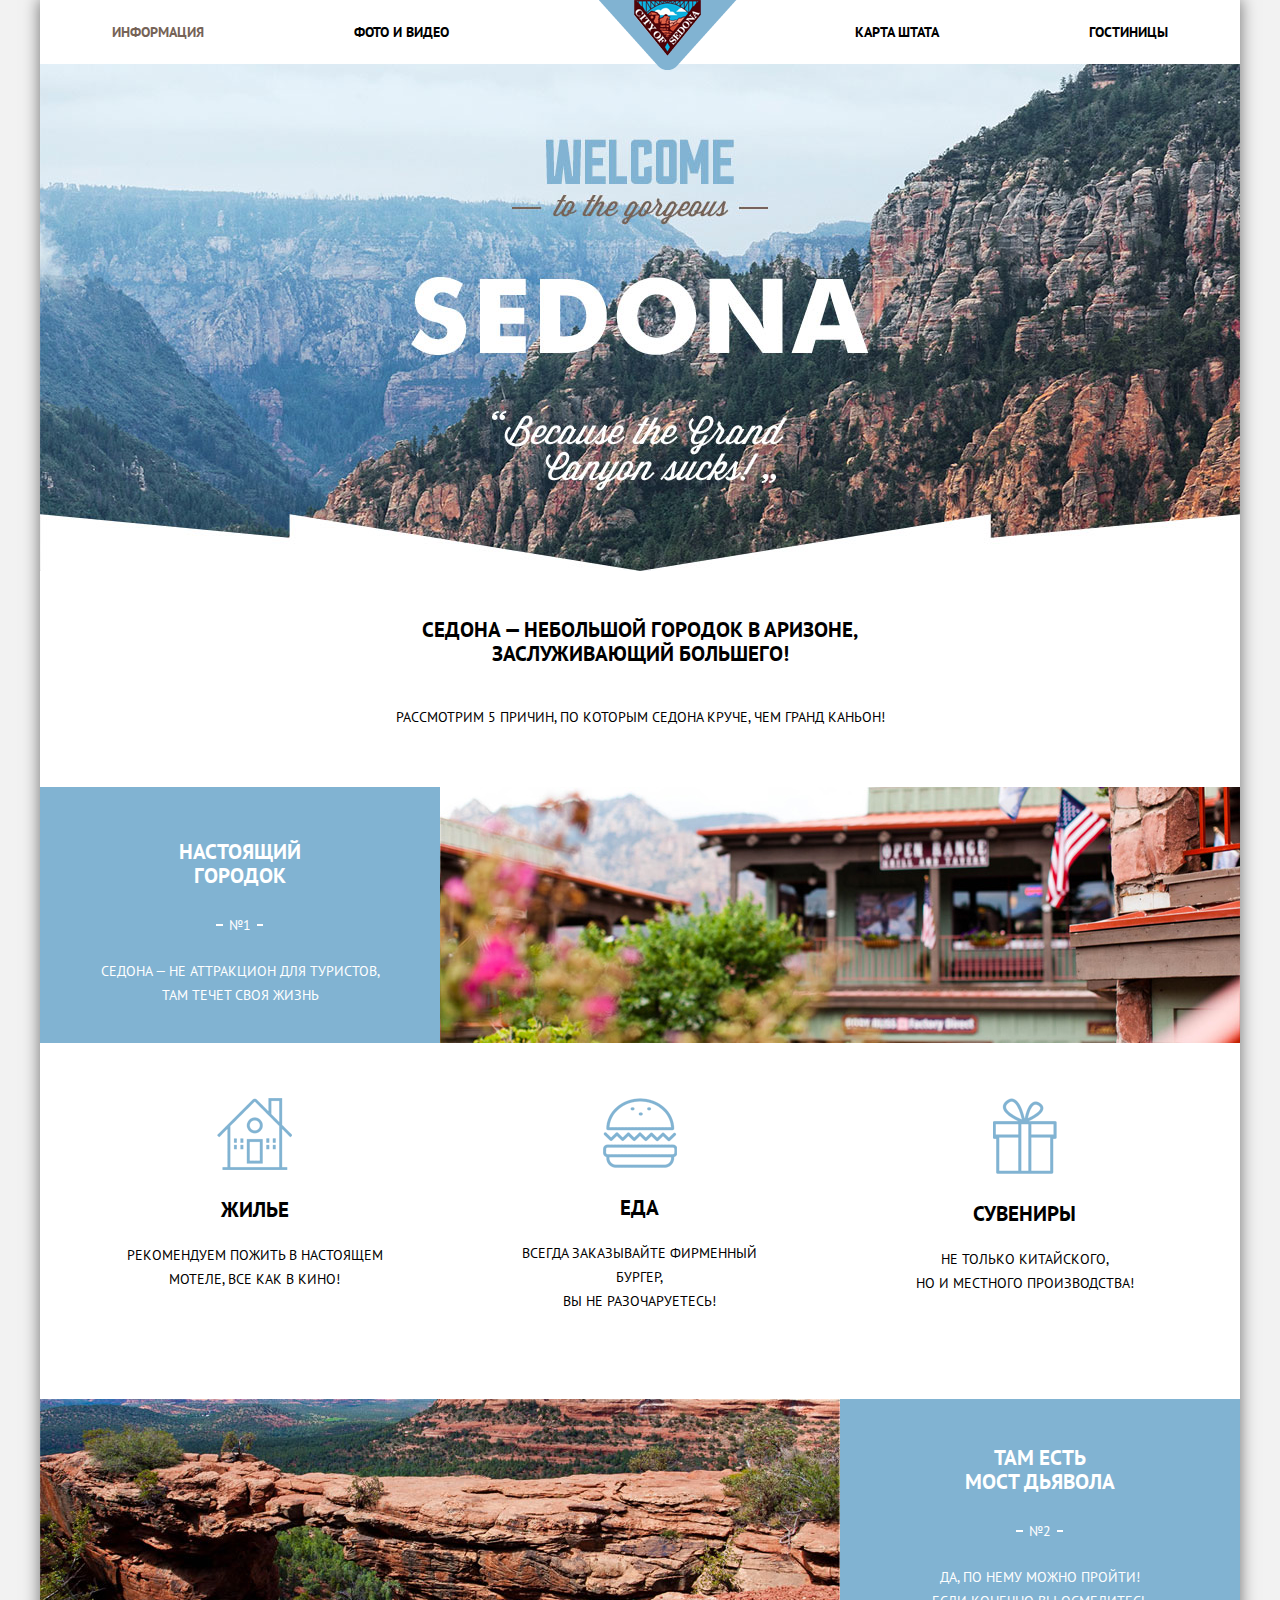
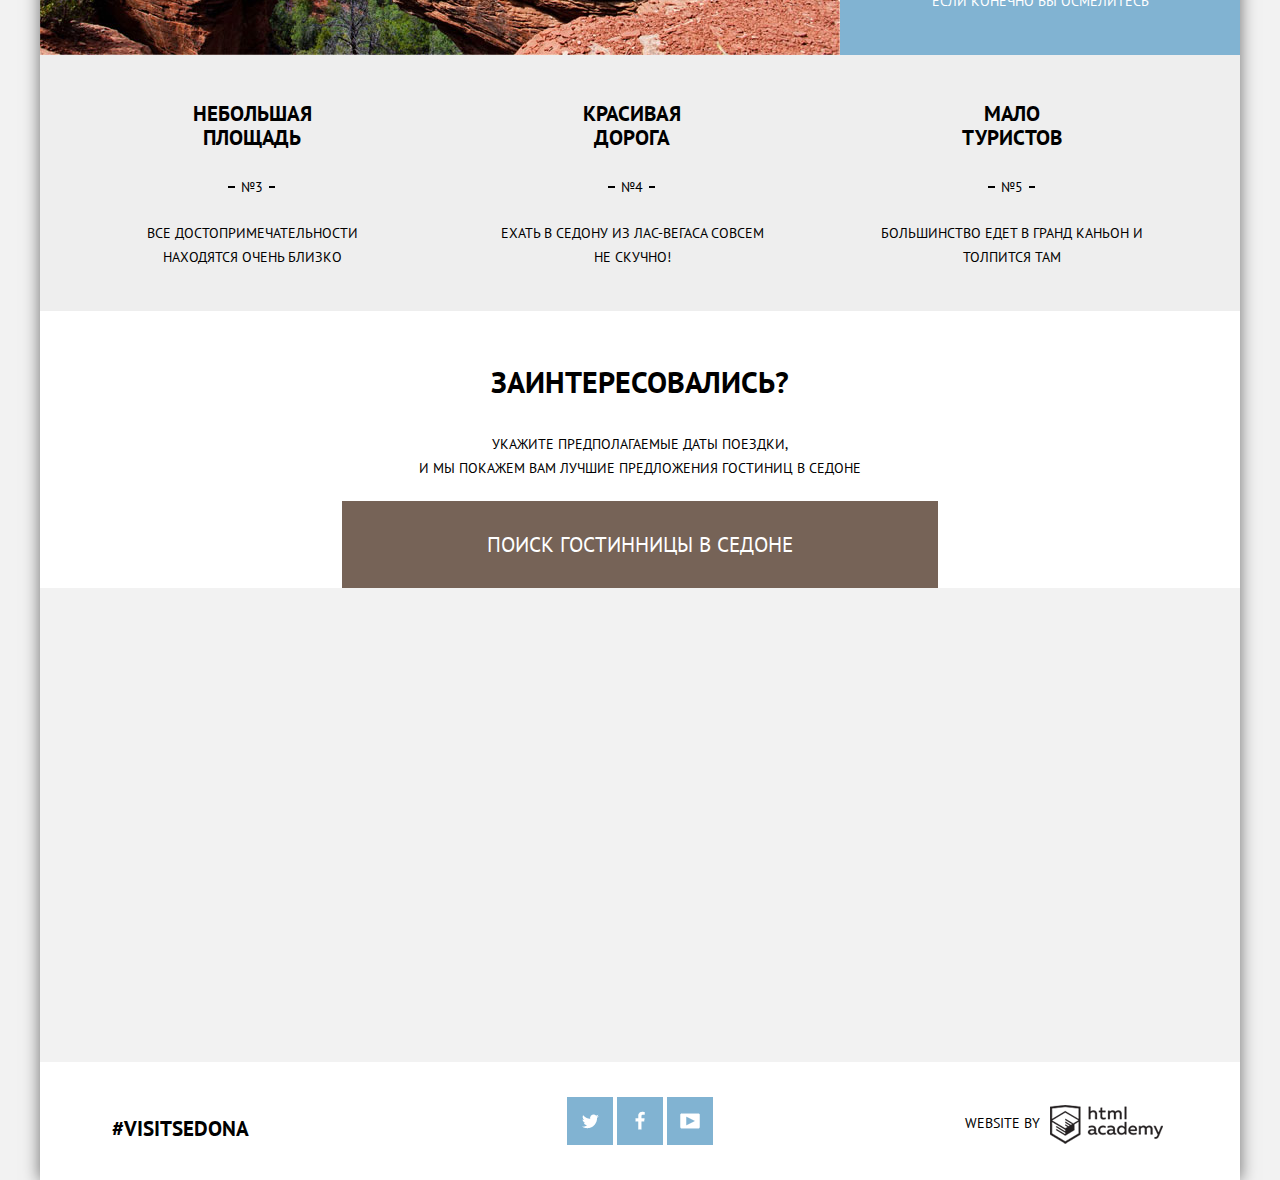
==== commit 5596cc9b: "finished project sedona 100%" ====
--- a/index.html
+++ b/index.html
@@ -12,7 +12,7 @@
     <header class="main-header">
       <div class="container clearfix">
         <nav class="main-navigation">
-          <ul>
+          <ul class="first-ul">
             <li>
               <a class="active" href="#">Информация</a>
             </li>
@@ -20,7 +20,7 @@
               <a href="#">Фото и Видео</a>
             </li>
           </ul>
-          <ul>
+          <ul class="second-ul">
             <li>
               <a href="#">Карта Штата</a>
             </li>
@@ -105,13 +105,13 @@
         <div class="features-item-2">
           <h2>Красивая<br>дорога</h2>
           <p class="features-p"><span>№4</span></p>
-          <p>ЕХАТЬ В СЕДОНУ ИЗ ЛАС-ВЕГАСА совсем<br>
+          <p>ЕХАТЬ В СЕДОНУ ИЗ ЛАС-ВЕГАСА совсем
             НЕ СКУЧНО!</p>
         </div>
         <div class="features-item-2">
           <h2>Мало<br>туристов</h2>
           <p class="features-p"><span>№5</span></p>
-          <p>Большинство едет в гранд каньон и<br> толпится там</p>
+          <p>Большинство едет в гранд каньон и толпится там</p>
         </div>
       </div>
     </div>
@@ -134,24 +134,35 @@
         <a href="#">#VisitSedona</a>
       </div>
       <div class="footer-social clearfix">
-        <div class="tw">
-          <a  class="social-btn social-btn-tw" href="#">Twitter</a>
-        </div>
-        <div class="fb">
-          <a class="social-btn social-btn-fb"  href="#">Facebook</a>
-        </div>
-        <div class="ytube">
-          <a class="social-btn social-btn-ytube" href="#">Youtube</a>
-        </div>
+        <a class="social-btn social-btn-tw" href="#">Twitter</a>
+        <a class="social-btn social-btn-fb"  href="#">Facebook</a>
+        <a class="social-btn social-btn-ytube" href="#">Youtube</a>
       </div>
       <div class="website-link">
-        <p>Website by</p>
-        <a href="#">
-          <img src="images/htmlacademy.png" width="113" height="39" alt="img-html">
-      </a>
+        <p class="copyright">Website by<a href="http://glukhanko.ru/" class="glukhanko" target="blank">Htmlacademy</a></p>
       </div>
     </div>
   </footer>
+  </div>
+<div class="popup-sedona">
+  <form class="form-infos clearfix" action="#" method="post">
+    <div class="form-wrapper">
+      <label class="datecome" for="come-date">
+        Дата Заезда:
+      </label>
+      <a class="datapicker-come" href="#"></a>
+      <input class="come-inp" type="text" id="come-date" name="date-come" placeholder="24 АПРЕЛЯ 2016">
+      <label class="dateout" for="out-date">
+        Дата Выезда:
+      </label>
+      <a class="datapicker-out" href="#"></a>
+      <input class="out-inp" type="text" id="out-date" name="date-out" placeholder="4 ИЮЛЯ 2016">
+      <div class="search-button-block">
+        <button type="submit" class="search-button">Найти</button>
+      </div>
+    </div>
+  </form>
 </div>
+<script src="js/scripts.js"></script>
 </body>
 </html>--- a/style/main.css
+++ b/style/main.css
@@ -36,6 +36,7 @@
 .wrapper {
   margin: 0 auto;
   width: 1200px;
+  box-shadow: 0 0 15px 1px rgba(0,1,1,0.5);
 }
 
 .container {
@@ -124,15 +125,21 @@
   width: 138px;
   height: 70px;
   top: 0;
-  left: 45%;
+  left: 46.8%;
   background: url("../images/header-logo.png") no-repeat;
   z-index: 2;
 }
 
-.main-navigation ul {
-  float: left;
-  padding-right: 340px;
-}
+
+.main-navigation .first-ul{
+  float: left;
+}
+
+.main-navigation .second-ul {
+  float: right;
+}
+
+
 
 .main-navigation ul:last-child {
   padding-right: 0;
@@ -153,7 +160,6 @@
 
 .main-navigation a:hover {
   color: #81b3d2;
-  transition: 0.2s;
 }
 
 .main-navigation a:active {
@@ -429,7 +435,6 @@
   height: 474px;
 }
 
-
 .main-footer {
   background: #ffffff;
   padding: 35px 0;
@@ -450,135 +455,70 @@
 }
 
 .footer-social {
-  width: 266px;
-  float: left;
-  margin-right: 88px;
-}
-
-.footer-social .tw {
-  float: left;
-  vertical-align: top;
-  margin-right: 6px;
-}
-
-
-.footer-social .social-btn-tw {
-  display: inline-block;
-  position: relative;
-  font-size: 0;
+  width: 400px;
+  float: left;
+  margin-right: 80px;
+  text-align: center;
+}
+
+.social-btn {
+  display: inline-block;
   width: 46px;
   height: 48px;
-  background-color: #81b3d2;
-}
-
-
-.footer-social .social-btn-tw::after {
-  position: absolute;
-  display: inline-block;
-  content: '';
-  width: 17px;
-  height: 15px;
-  background: url("../images/social-tw.png")  no-repeat;
-  top: 17px;
-  left: 16px;
-}
-
-.footer-social .fb {
-  float: left;
+  font-size: 0;
   vertical-align: top;
-  margin-right: 6px;
-}
-
-
-.footer-social .social-btn-fb {
-  display: inline-block;
-  position: relative;
-  font-size: 0;
-  width: 46px;
-  height: 48px;
-  background-color: #81b3d2;
-}
-
-
-.footer-social .social-btn-fb::after {
-  position: absolute;
-  display: inline-block;
-  content: '';
-  width: 10px;
-  height: 19px;
-  background: url("../images/social-fb.png")  no-repeat;
-  top: 14px;
-  left: 18px;
-}
-
-.footer-social .ytube {
-  float: left;
-  vertical-align: top;
-}
-
-
-.footer-social .social-btn-ytube {
-  display: inline-block;
-  position: relative;
-  font-size: 0;
-  width: 46px;
-  height: 48px;
-  background-color: #81b3d2;
-}
-
-
-.footer-social .social-btn-ytube::after {
-  position: absolute;
-  display: inline-block;
-  content: '';
-  width: 20px;
-  height: 16px;
-  background: url("../images/social-ytube.png")  no-repeat;
-  top: 17px;
-  left: 14px;
-}
-
-.footer-social .social-btn-tw:hover {
-  background: #669ec0;
-}
-
-.footer-social .social-btn-fb:hover {
-  background: #669ec0;
-}
-
-.footer-social .social-btn-ytube:hover {
-  background: #669ec0;
-}
-
-.footer-social .social-btn-tw:active::after{
-  opacity: 0.4;
-}
-
-.footer-social .social-btn-fb:active::after{
-  opacity: 0.4;
-}
-
-.footer-social .social-btn-ytube:active::after{
-  opacity: 0.4;
+  text-decoration: none;
+  background: #81b3d2 url("../images/spritesheet.png") no-repeat center;
+}
+
+.social-btn-tw {
+  background-position: -132px 7px;
+}
+
+.social-btn-fb {
+  background-position: -32px 4px;
+}
+
+.social-btn-ytube {
+  background-position: 3px 6px;
+}
+
+.social-btn:hover {
+  background: #669ec0 url("../images/spritesheet.png") no-repeat center;
+}
+
+.social-btn-tw:hover {
+  background-position: -132px 7px;
+}
+
+.social-btn-fb:hover {
+  background-position: -32px 4px;
+}
+
+.social-btn-ytube:hover {
+  background-position: 3px 6px;
+}
+
+.social-btn:active {
+  background: #5496bd url("../images/spritesheet.png") no-repeat center;
+}
+
+.social-btn-tw:active {
+  background-position: -95px 7px;
+}
+
+.social-btn-fb:active {
+  background-position: -62px 4px;
+}
+
+.social-btn-ytube:active {
+  background-position: -171px 6px;
 }
 
 .website-link {
   position: relative;
   float: left;
   width: 245px;
-}
-
-.website-link {
-  display: inline-block;
-  padding-top: 17px;
-}
-
-.website-link img {
-  float: right;
-}
-
-.website-link img:hover {
-  background: url("../images/htmlacademy-hvr.png") no-repeat;
 }
 
 .website-link p {
@@ -587,36 +527,690 @@
   display: inline-block;
 }
 
-
-
-
-
-
-
-
-
-
-
-
-
-
-
-
-
-
-
-
-
-
-
-
-
-
-
-
-
-
-
-
-
-
+.website-link a {
+  display: inline-block;
+  vertical-align: middle;
+  font-size: 0;
+  background: url("../images/htmlacademy.png") no-repeat;
+  width: 113px;
+  height: 39px;
+  margin-left: 10px;
+}
+
+.copyright a:hover {
+  background: url("../images/htmlacademy-hvr.png") no-repeat;
+}
+
+.copyright a:active {
+  opacity: 0.3;
+}
+
+/* -------------POPUP--------- */
+
+.popup-sedona {
+  display: none;
+  padding-top: 55px;
+  padding-bottom: 55px;
+  position: absolute;
+  bottom: -1550px;
+  left: 533px;
+  width: 597px;
+  background: #ffffff;
+  box-shadow: 0 0 15px 1px rgba(0,1,0,0.5);
+}
+
+.form-wrapper {
+  width: 479px;
+  margin: 0 auto;
+}
+
+.datecome {
+  display: inline-block;
+  float: left;
+  padding-right: 20px;
+  padding-top: 10px;
+  text-transform: uppercase;
+  font-weight: bold;
+}
+
+.dateout {
+  display: inline-block;
+  float: left;
+  padding-right: 17px;
+  padding-top: 10px;
+  text-transform: uppercase;
+  font-weight: bold;
+}
+
+.popup-sedona input {
+  background: #f2f2f2;
+  border: none;
+  outline: none;
+  width: 296px;
+  height: 39px;
+  padding-left: 15px;
+  padding-right: 35px;
+}
+
+.popup-sedona input:hover {
+  background: #ebebeb;
+}
+
+.popup-sedona input:focus {
+  outline: 2px solid #e5e5e5;
+  background: #ffffff;
+}
+
+.popup-sedona .come-inp {
+  margin-bottom: 29px;
+}
+
+.popup-sedona .out-inp {
+  margin-bottom: 29px;
+}
+
+::-webkit-input-placeholder {
+  color:#000;
+  font-weight: bold;
+}
+::-moz-placeholder {
+  color:#000;
+  font-weight: bold;
+}
+:-moz-placeholder {
+  color: #000;
+  font-weight: bold;
+}
+
+:-ms-input-placeholder {
+  color:#000;
+  font-weight: bold;
+}
+
+:focus::-webkit-input-placeholder {color: transparent}
+:focus::-moz-placeholder          {color: transparent}
+:focus:-moz-placeholder           {color: transparent}
+:focus:-ms-input-placeholder      {color: transparent}
+
+
+input::-webkit-input-placeholder{text-indent:0px;transition:all 0.7s ease;}
+input::-moz-placeholder{text-indent:0px;transition:all 0.7s ease;}
+input:-moz-placeholder{text-indent:0px;transition:all 0.7s ease;}
+input:-ms-input-placeholder{text-indent:0px;transition:all 0.7s ease;}
+input:focus::-webkit-input-placeholder{text-indent:50px; transition:all 0.7s ease;opacity:0;}
+input:focus::-moz-placeholder{text-indent:50px; transition:all 0.7s ease;opacity:0;}
+input:focus:-moz-placeholder {text-indent:50px; transition:all 0.7s ease;opacity:0;}
+input:focus:-ms-input-placeholder{text-indent:50px; transition:all 0.7s ease;opacity:0;}
+
+.popup-sedona .datapicker-come {
+  position: absolute;
+  width: 21px;
+  height: 22px;
+  top: 65px;
+  right: 95px;
+  background: url("../images/calendar.png") no-repeat;
+  opacity: 0.3;
+}
+
+.popup-sedona .datapicker-come:hover {
+  opacity: 1;
+}
+
+.popup-sedona .datapicker-come:active {
+  background: url("../images/calendar-active.png") no-repeat;
+}
+
+.popup-sedona .datapicker-out {
+  position: absolute;
+  width: 21px;
+  height: 22px;
+  top: 135px;
+  right: 95px;
+  background: url("../images/calendar.png") no-repeat;
+  opacity: 0.3;
+}
+
+.popup-sedona .datapicker-out:hover {
+  opacity: 1;
+}
+
+.popup-sedona .datapicker-out:active {
+  background: url("../images/calendar-active.png") no-repeat;
+}
+
+.popup-sedona .search-button-block {
+  background: #5496bd;
+  width: 453px;
+}
+
+.popup-sedona .search-button {
+  display: block;
+  text-align: center;
+  background: #81b3d2;
+  width: 453px;
+  font-size: 21px;
+  color: #ffffff;
+  padding: 15px 0;
+  outline: none;
+  border: none;
+  text-transform: uppercase;
+}
+
+.popup-sedona .search-button:hover {
+  background: #669ec0;
+}
+
+.popup-sedona .search-button:active {
+  background: #5496bd;
+  opacity: 0.3;
+}
+
+.popup-show {
+  display: block;
+  animation: form_opacity 0.6s;
+}
+
+@keyframes form_opacity {
+  0% {
+    opacity: 0;
+  }
+  100% {
+    opacity: 1;
+  }
+}
+
+/* ---------INDEX END---------*/
+
+
+.section-block {
+  background: url("../images/filter background.jpg") no-repeat;
+  height: 217px;
+}
+
+.section-block span {
+  text-transform: uppercase;
+  color: #ffffff;
+  font-size: 16px;
+  font-weight: bold;
+}
+
+.infrastructure-item {
+  float: left;
+  width: 240px;
+}
+
+.infrastructure-item .title-item {
+  display: inline-block;
+  padding: 27px 0;
+}
+
+.infrastructure label {
+  display: block;
+  color: #ffffff;
+  font-size: 14px;
+  padding-left: 35px;
+}
+
+.choose-checkbox {
+  position: relative;
+  cursor: pointer;
+}
+
+.infrastructure-item input[type="checkbox"] {
+  display: none;
+}
+
+.choose-checkbox {
+  display: inline-block;
+  vertical-align: top;
+  padding-left: 35px;
+  padding-bottom: 20px;
+}
+
+.choose-checkbox input[type="checkbox"] +
+.checkbox-indicator {
+  position: absolute;
+  top: 0;
+  left: 0;
+  width: 21px;
+  height: 21px;
+  background: url("../images/icon-check-off.png") no-repeat;
+}
+
+.choose-checkbox input[type="checkbox"] +
+.checkbox-indicator:hover {
+  opacity: 1;
+}
+
+.choose-checkbox input[type="checkbox"]:checked +
+.checkbox-indicator {
+  content: "";
+  position: absolute;
+  width: 27px;
+  height: 23px;
+  background: url("../images/icon-check-on.png") no-repeat;
+}
+
+.housetype-item input[type="checkbox"] {
+  display: none;
+}
+
+.housetype-item {
+  float: left;
+  width: 288px;
+}
+
+.housetype-item .title-item {
+  display: inline-block;
+  padding: 27px 0;
+}
+
+.housetype label {
+  display: block;
+  color: #ffffff;
+  font-size: 14px;
+  padding-left: 35px;
+}
+
+.housetype-item input[type="checkbox"] {
+  display: none;
+}
+
+.main-items-block {
+  margin-right: 200px;
+  float: left;
+}
+
+.block-inputs {
+  float: left;
+  position: relative;
+  padding-top: 4px;
+  padding-bottom: 4px;
+  padding-left: 65px;
+  padding-right: 39px;
+  border: 2px solid #ffffff;
+  border-radius: 2px;
+  margin-left: 10px;
+}
+
+.block-inputs::after {
+  position: absolute;
+  content: '';
+  width: 2px;
+  height: 22px;
+  top: 5px;
+  left: 150px;
+  background: #ffffff;
+}
+
+.block-inputs span {
+  font-size: 14px;
+  padding-right: 3px;
+}
+
+.slider-small .link-show {
+  text-align: center;
+}
+
+.slider-small a {
+  display: inline-block;
+  padding: 3.5px 33.6px;
+  text-align: center;
+  text-transform: uppercase;
+  color: #ffffff;
+  border: 2px solid #ffffff;
+  border-radius: 2px;
+}
+
+.slider-small a:hover {
+  color: #000;
+  background: #ffffff;
+}
+
+.sorting-block {
+  padding: 31px 0;
+  background: #ffffff;
+  border-bottom: 1px solid  #e5e5e5;
+}
+
+.sorting-block h2 {
+  font-weight: bold;
+  float: left;
+  padding-right: 49px;
+}
+
+.sorting-block li {
+  display: inline-block;
+  vertical-align: top;
+  font-size: 12px;
+}
+
+.sorting-block .sorting-list {
+  display: inline;
+  vertical-align: top;
+}
+
+.sorting-block span {
+  font-weight: bold;
+  color: #000;
+  text-transform: uppercase;
+  font-size: 12px;
+  padding-right: 40px;
+}
+
+.sorting-block li {
+  margin-right: 30px;
+}
+
+.sorting-list .type, .rating {
+  position: relative;
+  font-weight: bold;
+  text-transform: uppercase;
+  color: #b2b2b2;
+  font-size: 12px;
+}
+
+.sorting-list .active {
+  color: #c4dcea;
+  font-weight: bold;
+}
+
+.sorting-list a:hover {
+  color: #c4dcea;
+}
+
+.sorting-list a:active {
+  color: #000;
+}
+
+.sorting-list .type::after {
+  position: absolute;
+  content: '';
+  width: 100%;
+  top: 20px;
+  left: 0;
+  border-bottom: 1px dotted #c4dcea;
+}
+
+.sorting-list .rating::after {
+  position: absolute;
+  content: '';
+  width: 100%;
+  top: 20px;
+  left: 0;
+  border-bottom: 1px dotted #c4dcea;
+}
+
+.sorting-list .rating:hover::after {
+  position: absolute;
+  content: '';
+  width: 100%;
+  top: 20px;
+  left: 0;
+  border-bottom: 1px dotted #c4dcea;
+}
+
+.sorting-list .type:hover::after {
+  position: absolute;
+  content: '';
+  width: 100%;
+  top: 20px;
+  left: 0;
+  border-bottom: 1px dotted #c4dcea;
+}
+
+.sorting-list .type:active::after {
+  border: none;
+}
+
+.sorting-list .rating:active::after {
+  border: none;
+}
+
+.sorting-controls {
+  width: 40px;
+  float: right;
+  font-size: 0;
+}
+
+.sorting-controls a {
+  display: inline-block;
+  position: relative;
+  padding-right: 20px;
+}
+
+.sorting-controls .up::after {
+  position: absolute;
+  content: '';
+  top: 7px;
+  left: 2px;
+  border: 6px solid transparent;	border-bottom: 11px solid #c1c1c1;
+}
+
+.sorting-controls .down::after {
+  position: absolute;
+  content: '';
+  top: 12px;
+  left: 2px;
+  border: 6px solid transparent;	border-bottom: 11px solid #c1c1c1;
+  transform: rotate(180deg);
+}
+
+.sorting-controls .up:hover::after {
+  border: 6px solid transparent;	border-bottom: 11px solid #b5b5b5;
+}
+
+.sorting-controls .down:hover::after {
+  border: 6px solid transparent;	border-bottom: 11px solid #b5b5b5;
+}
+
+.sorting-controls .up:active::after {
+  border: 6px solid transparent;	border-bottom: 11px solid #000000;
+}
+
+.sorting-controls .down:active::after {
+  border: 6px solid transparent;	border-bottom: 11px solid #000000;
+}
+
+.sorting-controls .active::after {
+  border: 6px solid transparent;	border-bottom: 11px solid #81b3d2;
+}
+
+.result-block {
+  background: #ffffff;
+}
+
+.result-item {
+  padding: 30px 0;
+  border-bottom: 1px solid #e5e5e5;
+}
+
+.hotel-result {
+  width: 720px;
+  float: left;
+}
+
+.result-item img {
+  float: left;
+  padding-right: 30px;
+}
+
+.result-item .title-link {
+  display: inline-block;
+  padding-bottom: 10px;
+  font-size: 21px;
+  font-weight: bold;
+  color: #000;
+}
+
+.result-item .title-link:hover {
+  color: #81b3d2;
+}
+
+.result-item .title-link:active {
+  color: #b2b2b2;
+}
+
+.result-item span {
+  display: inline-block;
+  color: #000;
+  font-weight: normal;
+  font-size: 14px;
+  padding-right: 15px;
+  padding-bottom: 10px;
+}
+
+.rating-stars span:last-child {
+  padding-right: 0;
+}
+
+.result-item .details {
+  color: #ffffff;
+  font-weight: bold;
+  text-transform: uppercase;
+  padding: 4.5px 17px;
+  background: #81b3d2;
+}
+
+.result-item .details:hover {
+  background: #669ec0;
+}
+
+.result-item .reserve:hover {
+  background: #604e43;
+}
+
+.type-price {
+  float: left;
+  width: 440px;
+}
+
+.result-item .details-block .details:active {
+  opacity: 0.3;
+  background: #5496bd;
+}
+
+.result-item .reserve-block .reserve:active {
+  opacity: 0.3;
+  background: #503e33;
+}
+
+
+.details-block {
+  padding: 1.3px 0;
+  float: left;
+  margin-right: 6px;
+  background: #5496bd;
+}
+
+.reserve-block {
+  padding: 1.3px 0;
+  background: #766357;
+  width: 142px;
+  float: left;
+}
+
+.result-item .reserve {
+  color: #ffffff;
+  font-weight: bold;
+  text-transform: uppercase;
+  padding: 4.5px 17px;
+  background: #766357;
+}
+
+.rating-result {
+  float: right;
+  width: 150px;
+}
+
+.raiting-stars {
+  float: right;
+  margin-bottom: 48px;
+}
+
+.raiting-stars .icon-star {
+  display: inline-block;
+  position: relative;
+  padding-right: 19px;
+}
+
+.icon-star {
+  position: absolute;
+  content: '';
+  width: 18px;
+  height: 17px;
+  background: url("../images/star-icon.png") no-repeat;
+}
+
+.raiting-sum {
+  float: right;
+}
+
+.raiting-sum span {
+  display: inline-block;
+  padding: 1.5px 13.5px;
+  background: #f2f2f2;
+}
+
+.inner-page .main-block {
+  margin-bottom: 31px;
+}
+
+
+
+
+
+
+
+
+
+
+
+
+
+
+
+
+
+
+
+
+
+
+
+
+
+
+
+
+
+
+
+
+
+
+
+
+
+
+
+
+
+
+
+
+
+
+
+
+
+
+
+
+
+
+
+
+
+
+
